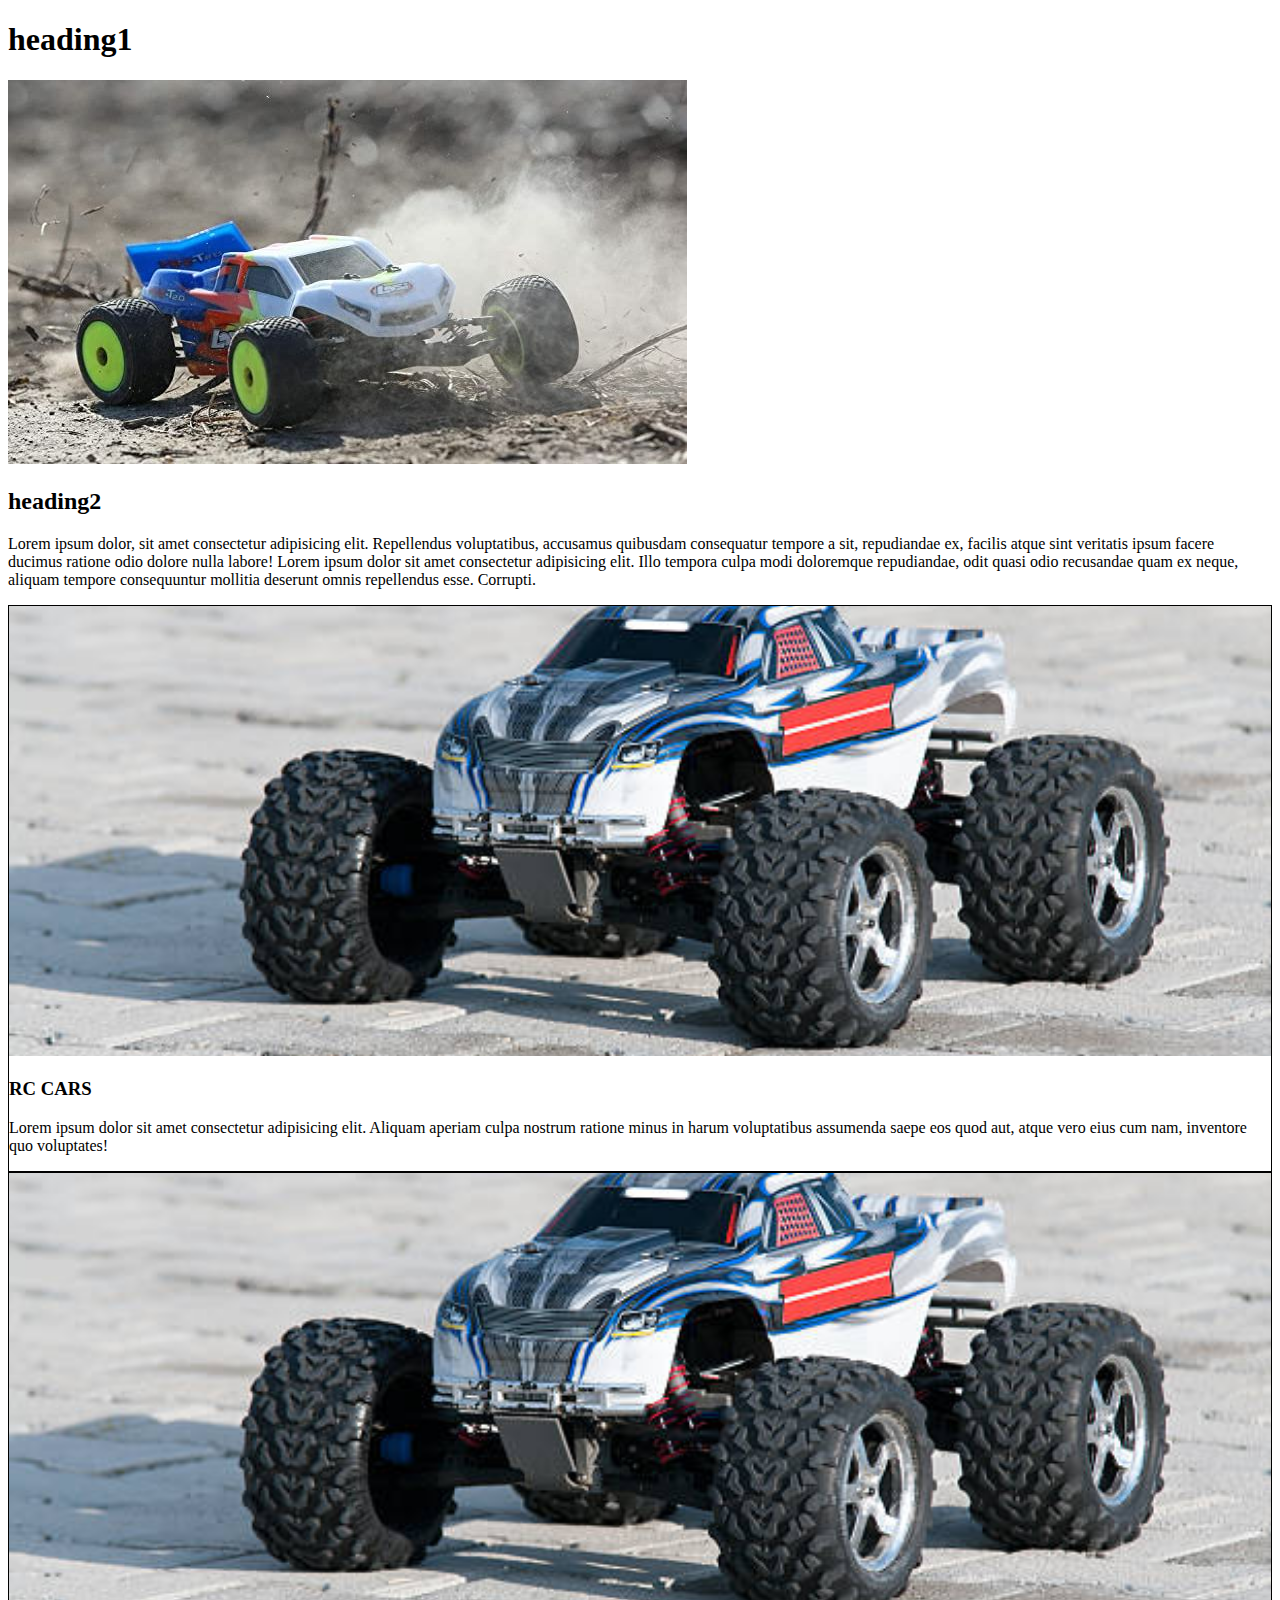
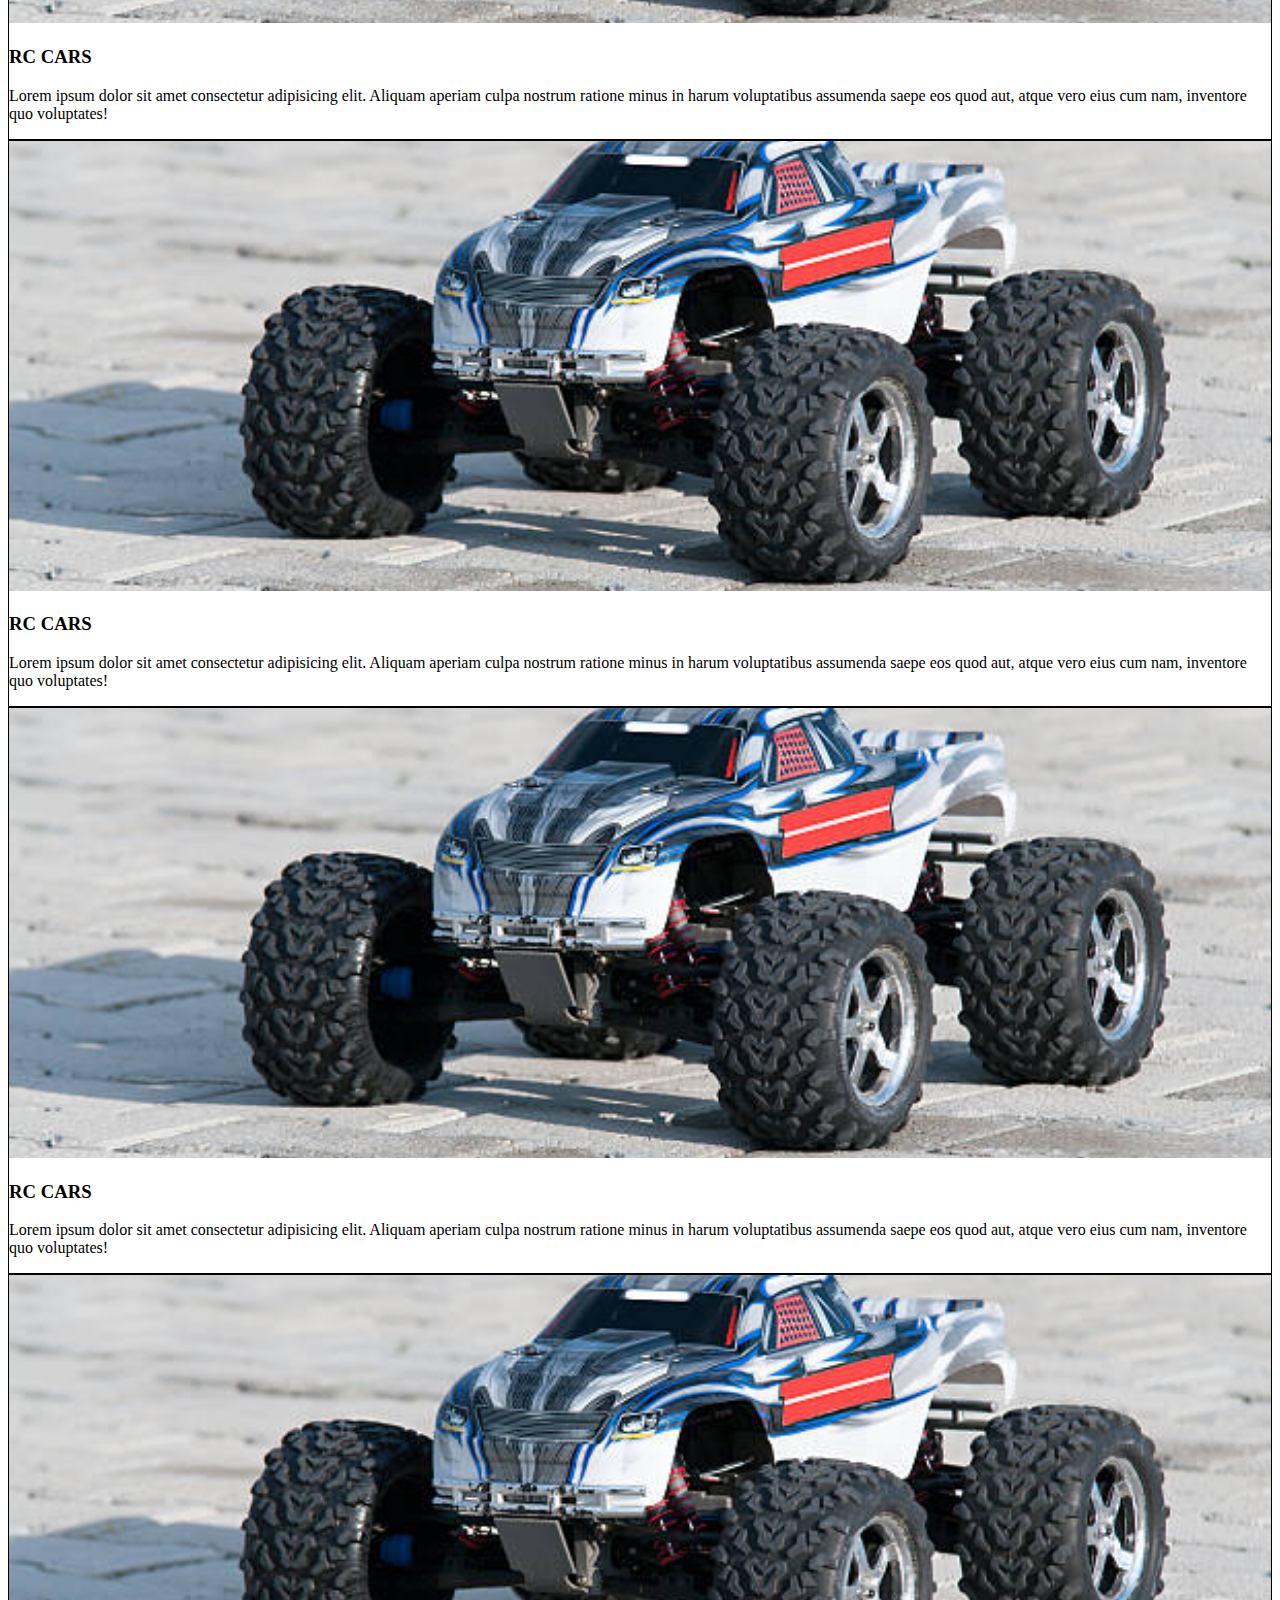
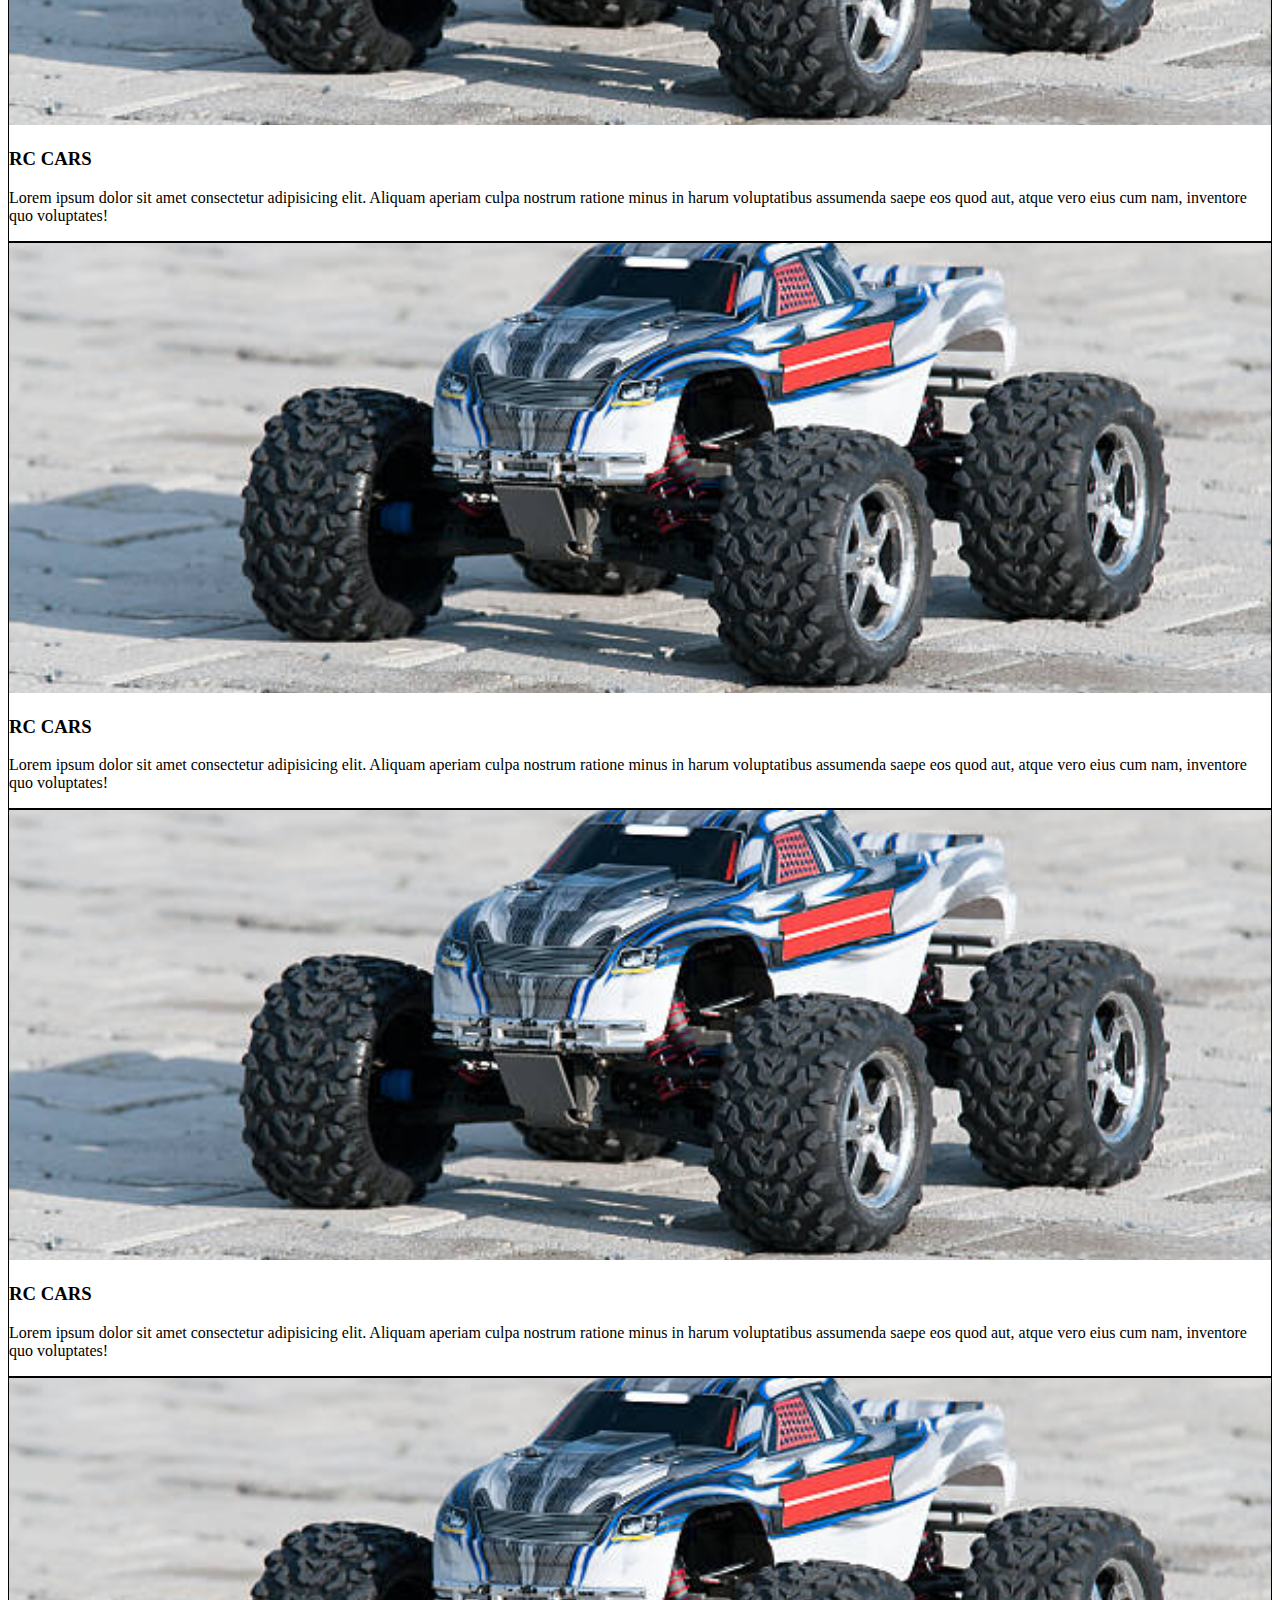
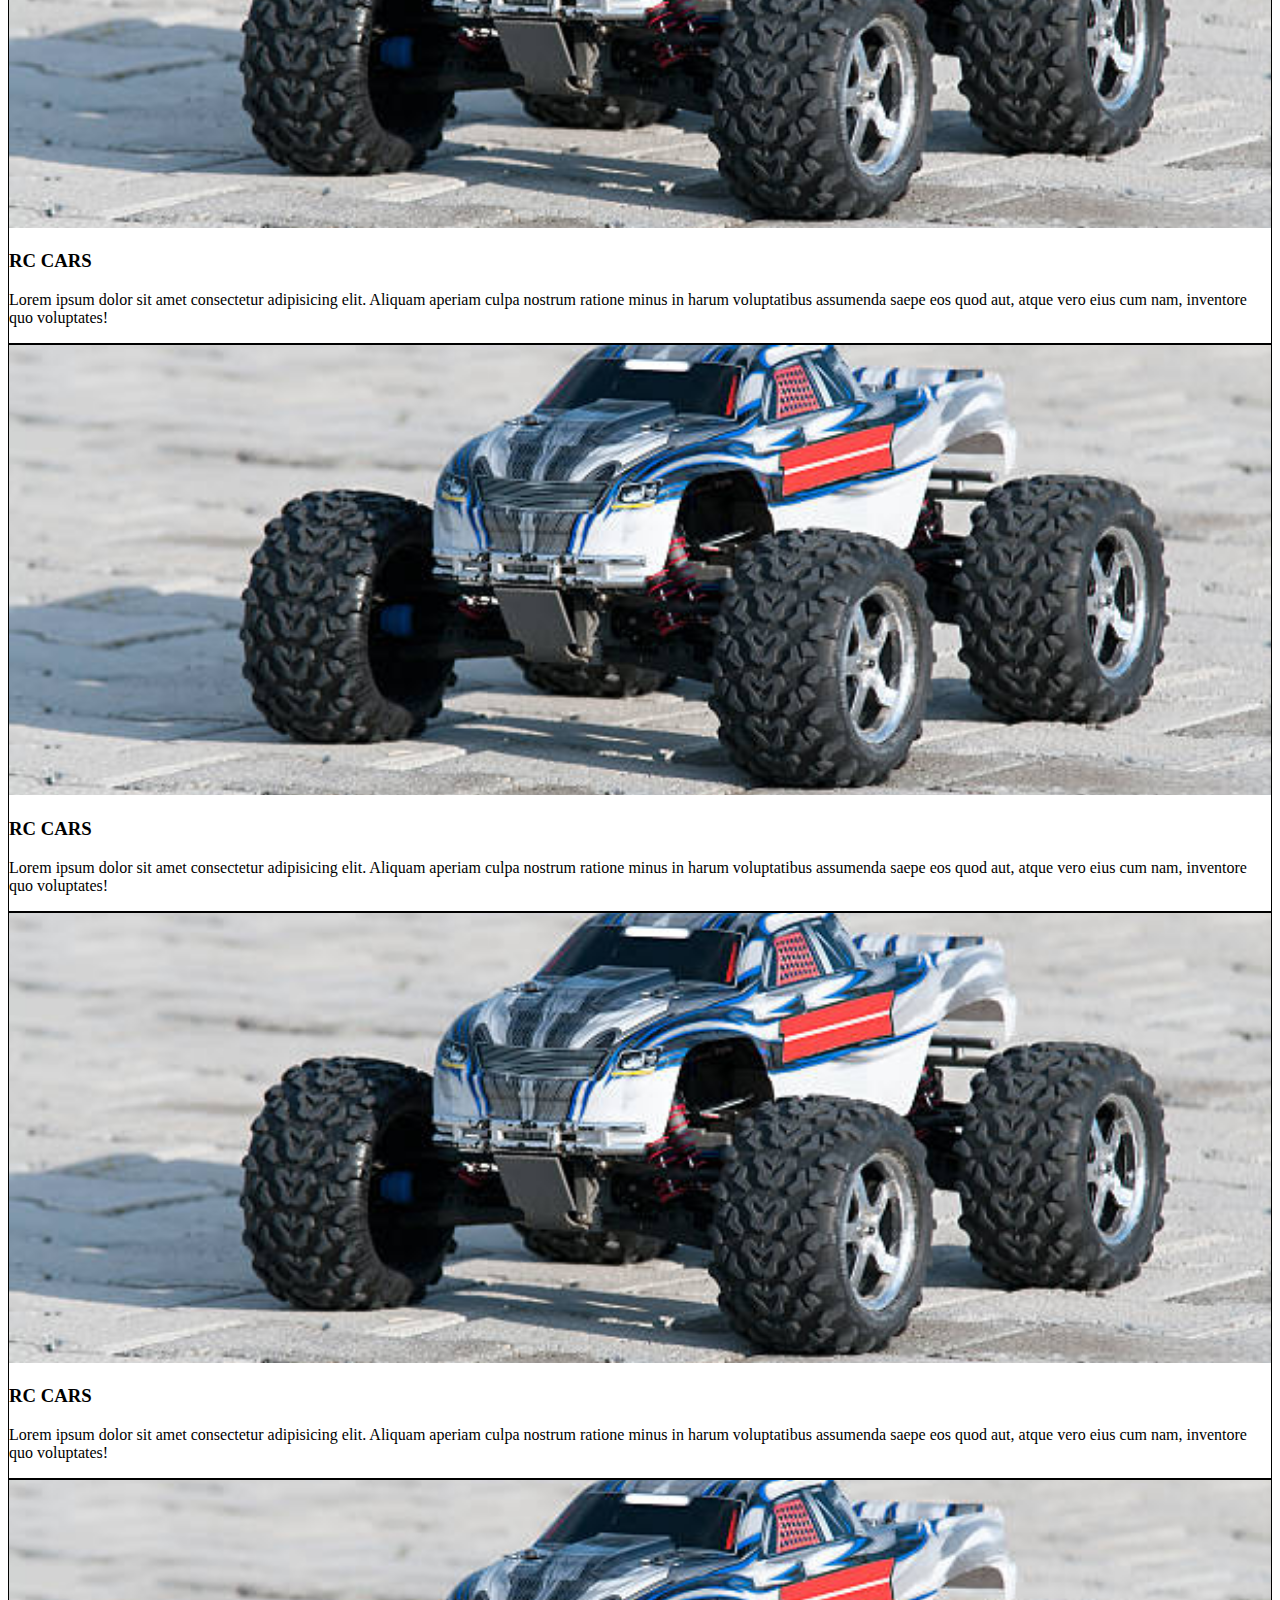
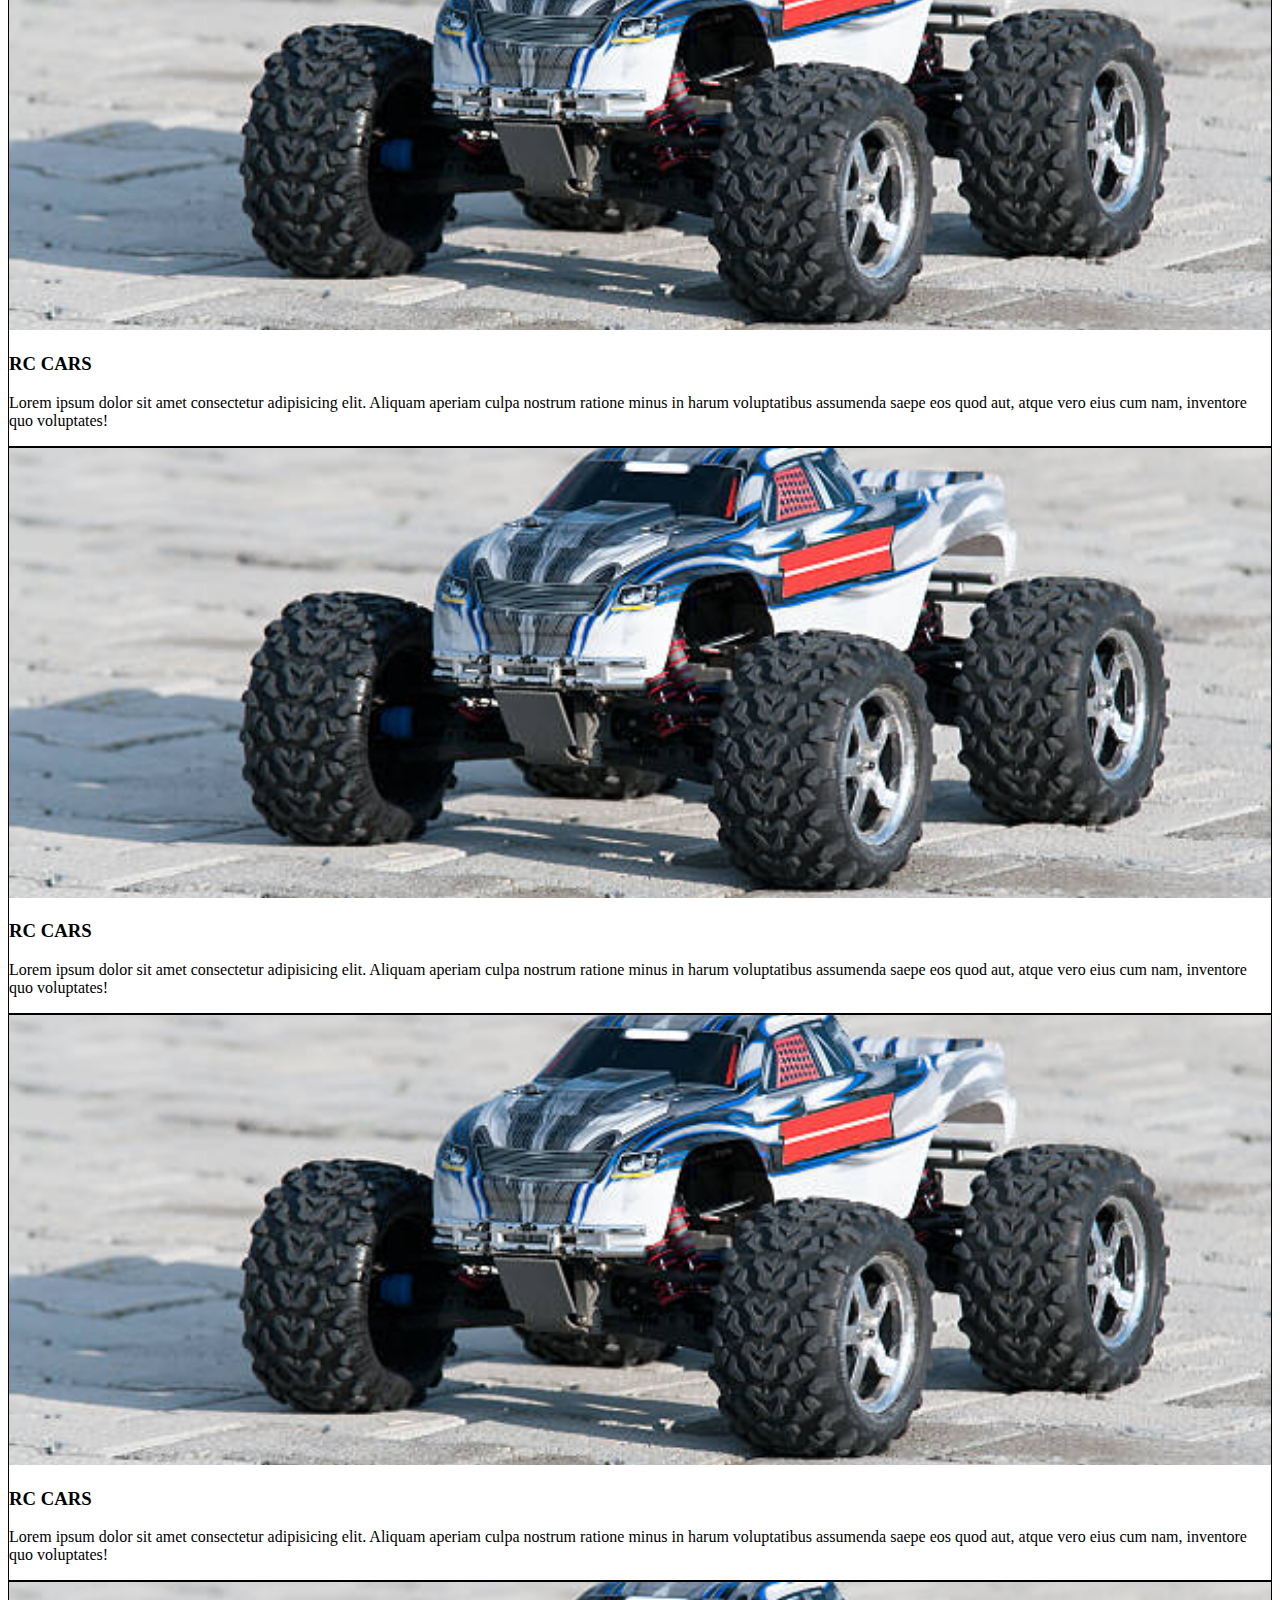
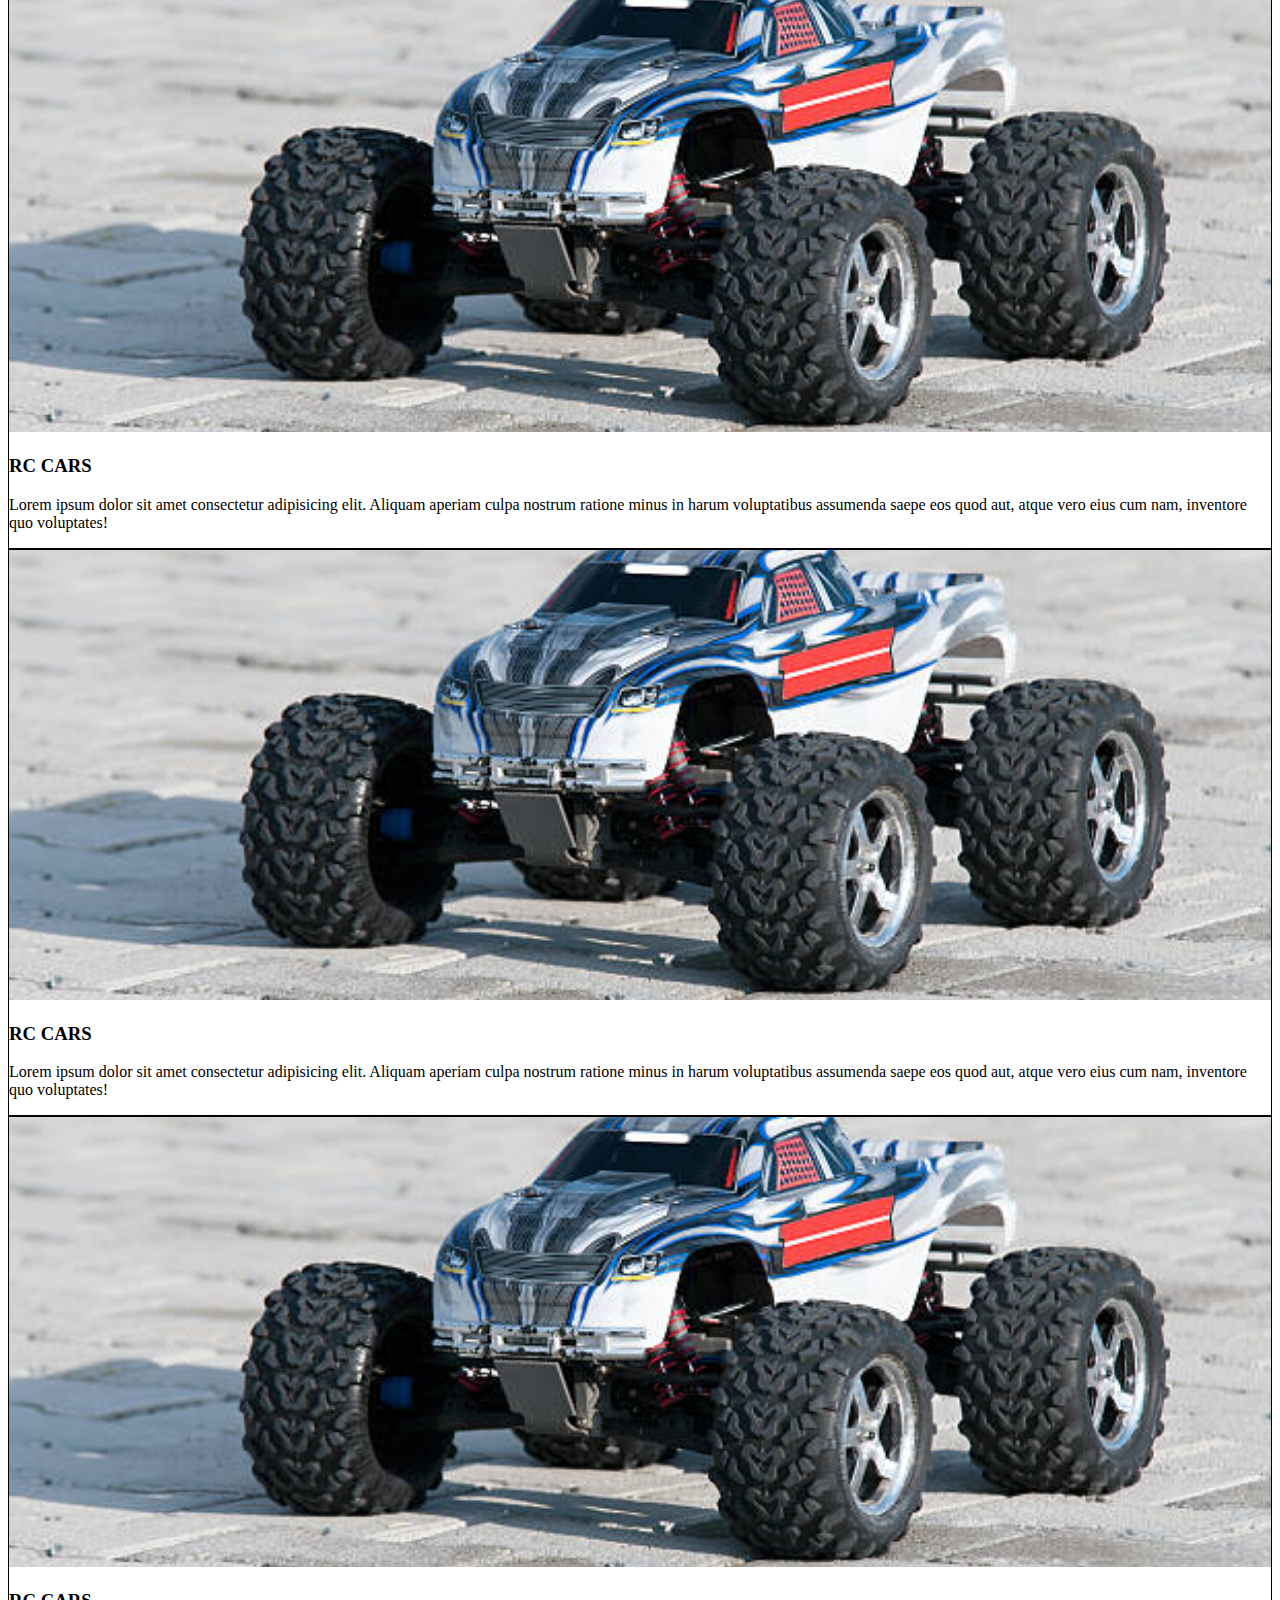
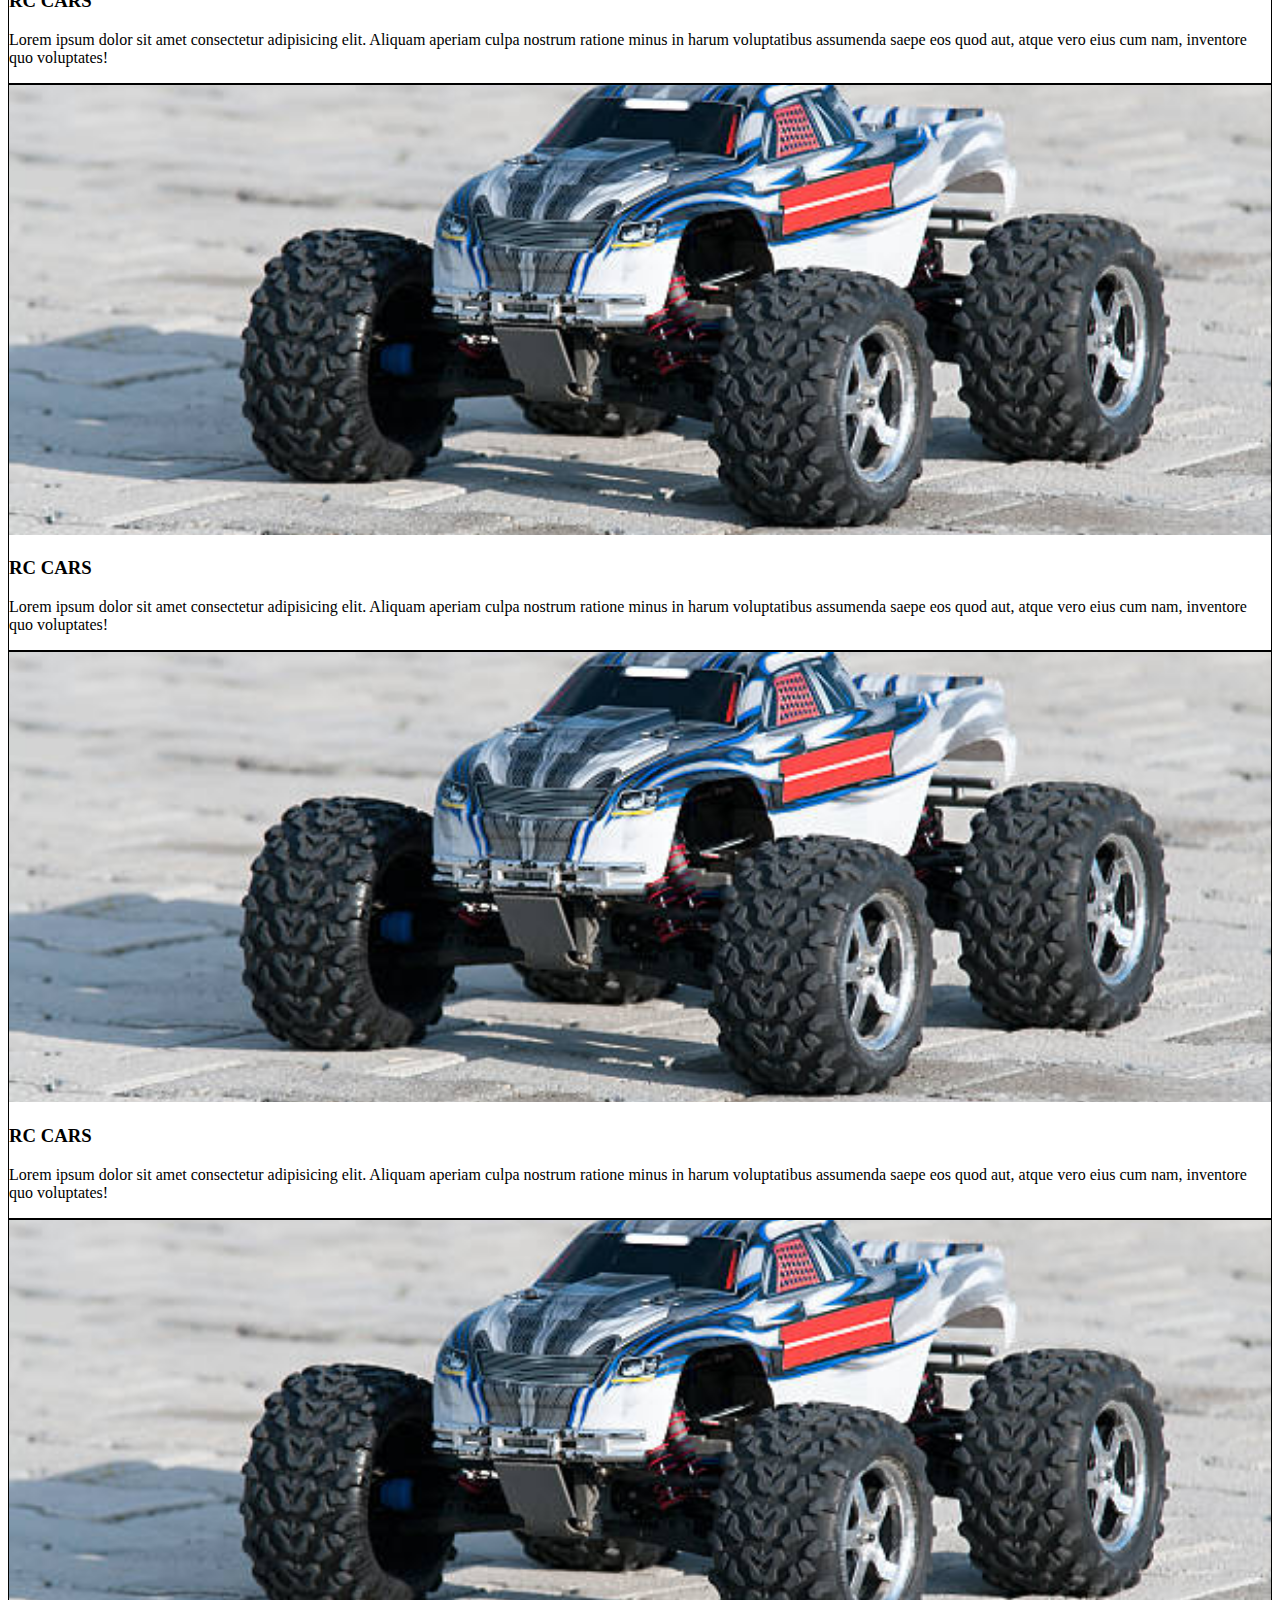
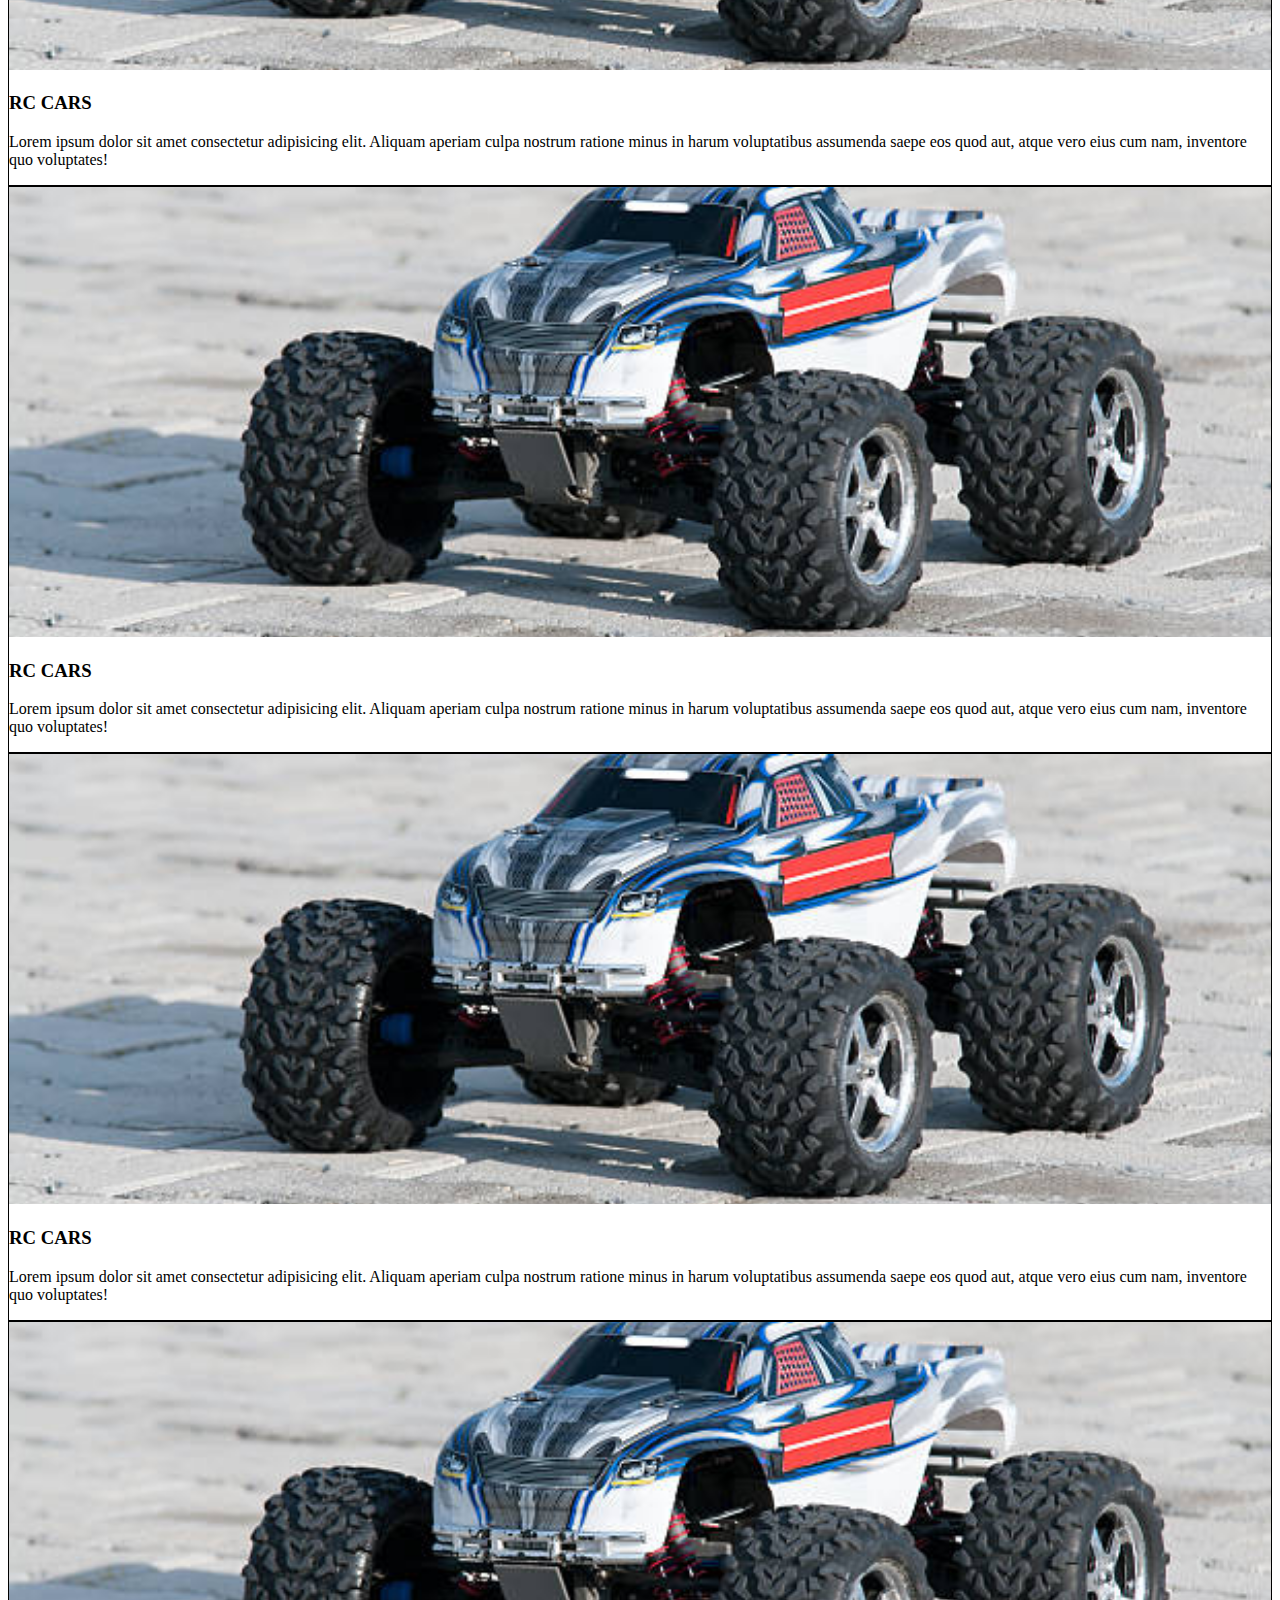
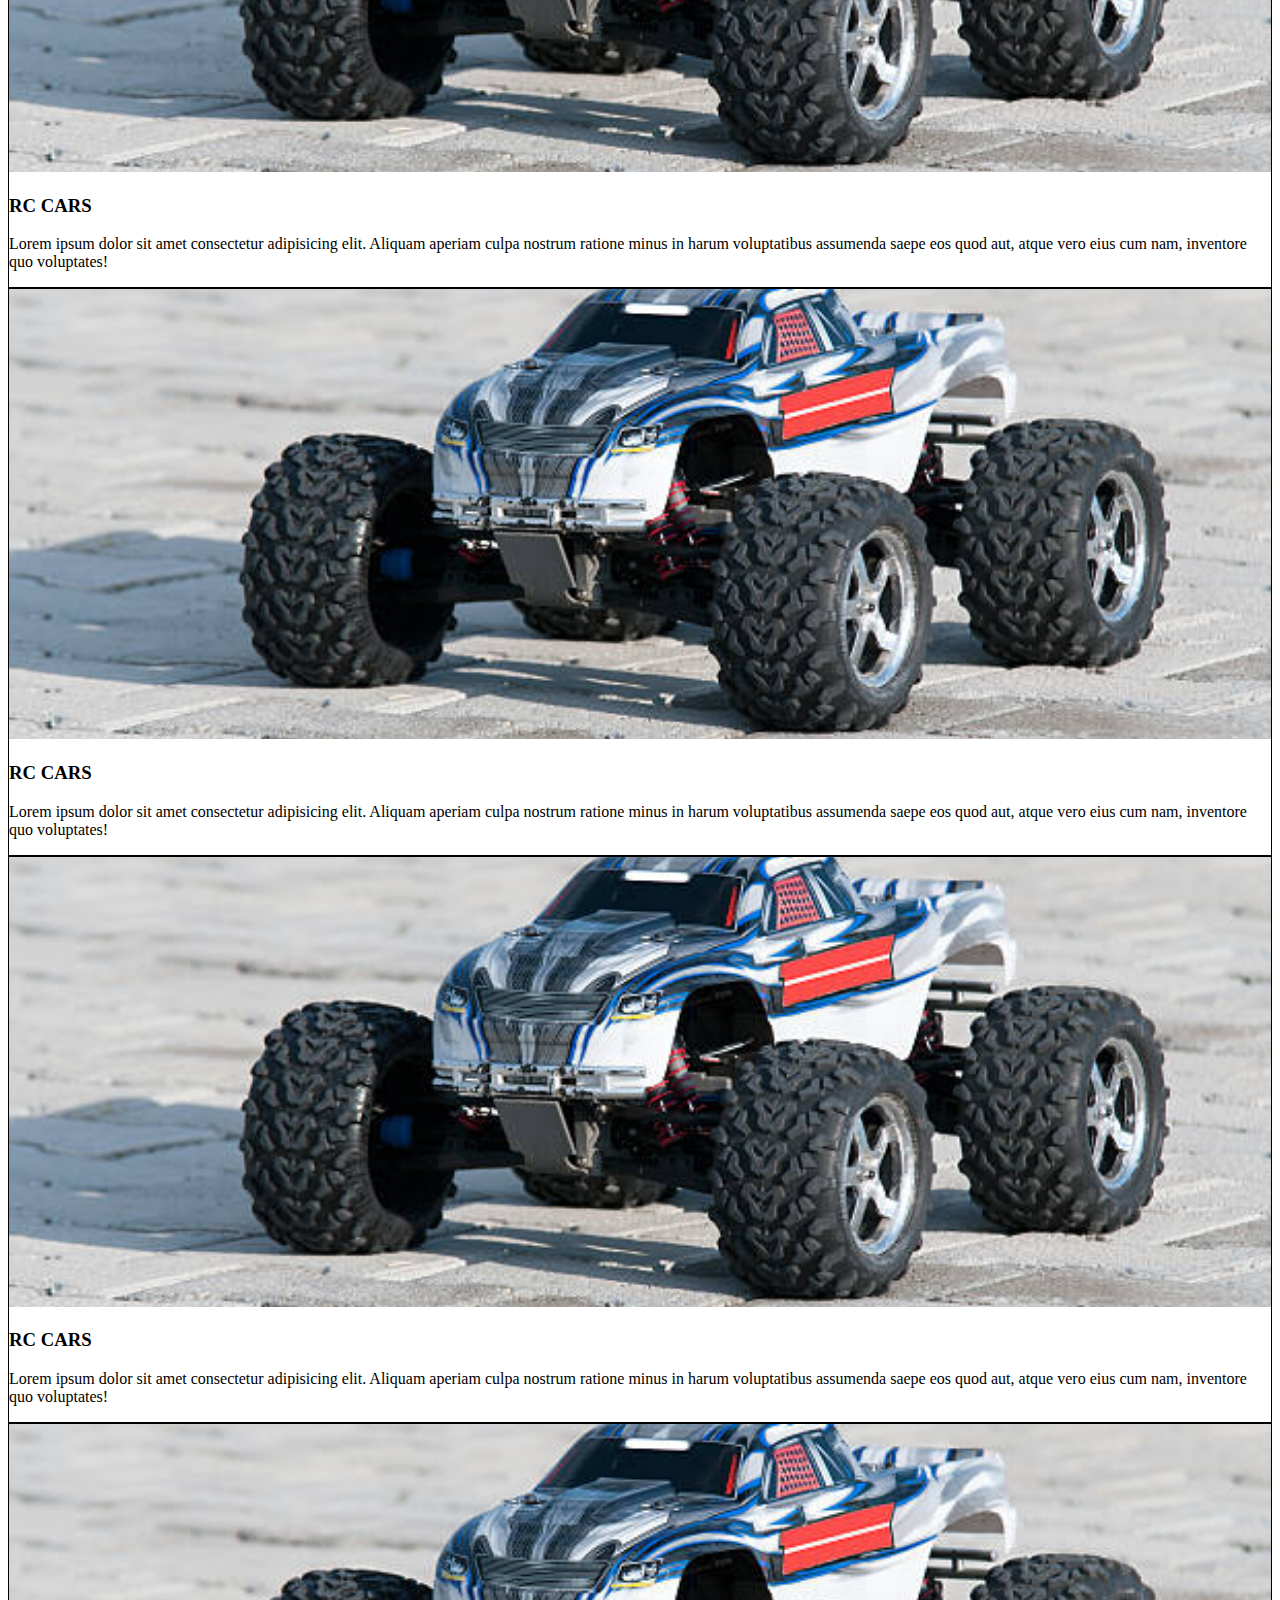
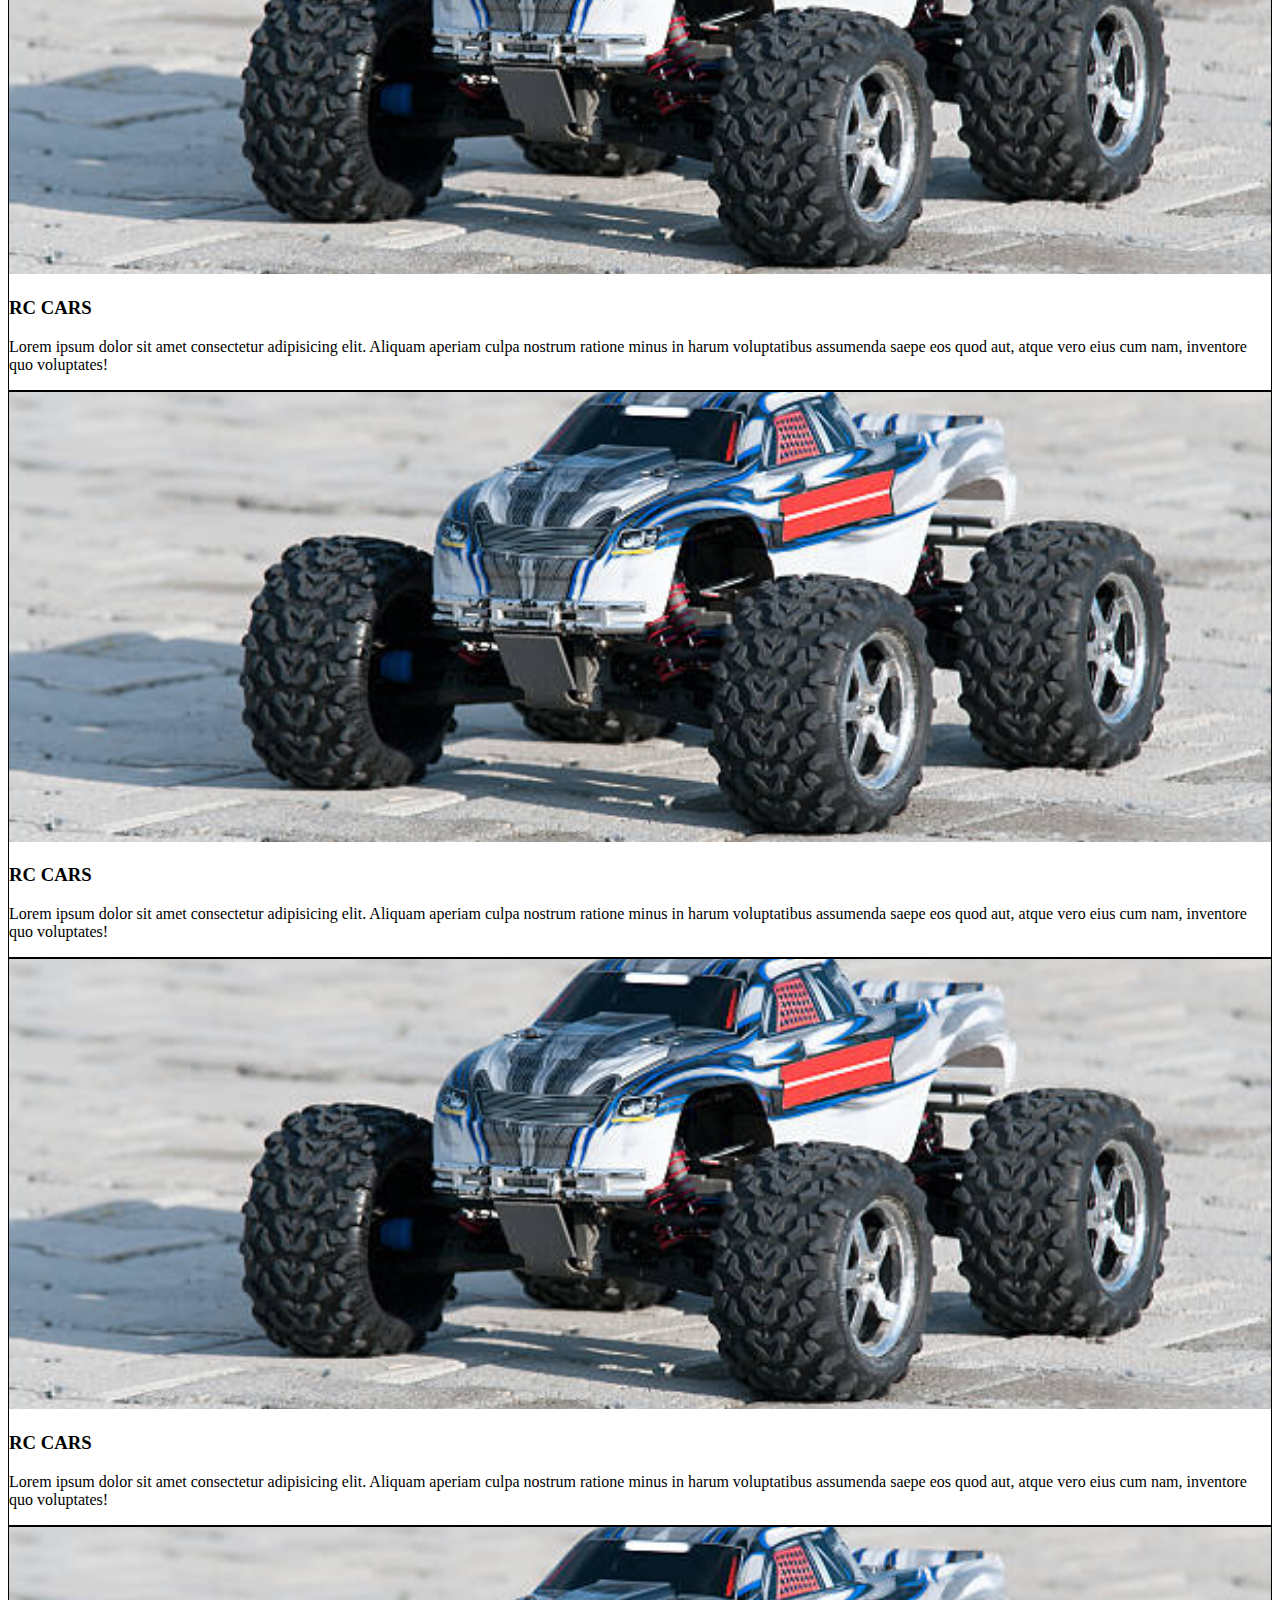
==== index.html @ bf318ff1 "file uploaded" ====
<!doctype html>
<html lang="en">
  <head>
    <meta charset="utf-8">
    <meta name="viewport" content="width=device-width, initial-scale=1">
    <title>Bootstrap demo</title>
    <link rel="stylesheet" href="/css/style.css">
    <link href="https://cdn.jsdelivr.net/npm/bootstrap@5.2.3/dist/css/bootstrap.min.css" rel="stylesheet" integrity="sha384-rbsA2VBKQhggwzxH7pPCaAqO46MgnOM80zW1RWuH61DGLwZJEdK2Kadq2F9CUG65" crossorigin="anonymous">
  </head>
  <body>
    <div class="container-fluid">
      <h1 class="text-center">heading1</h1>
      <img class="w-100" src="/pics/81javwpcwfl-ac-sx679-1677524103.jpg" alt="">
    </div>
    <div class="container">
      <h2 class="text-center">heading2</h2>
      <p>Lorem ipsum dolor, sit amet consectetur adipisicing elit. Repellendus voluptatibus, accusamus quibusdam consequatur tempore a sit, repudiandae ex, facilis atque sint veritatis ipsum facere ducimus ratione odio dolore nulla labore! Lorem ipsum dolor sit amet consectetur adipisicing elit. Illo tempora culpa modi doloremque repudiandae, odit quasi odio recusandae quam ex neque, aliquam tempore consequuntur mollitia deserunt omnis repellendus esse. Corrupti.

      </p>
      <div class="row">
        <div class="col-3">
          <img src="/pics/istockphoto-163668655-612x612.jpg" alt="">
          <h3>RC CARS</h3>
          <p>Lorem ipsum dolor sit amet consectetur adipisicing elit. Aliquam aperiam culpa nostrum ratione minus in harum voluptatibus assumenda saepe eos quod aut, atque vero eius cum nam, inventore quo voluptates!</p>
        </div>
        <div class="col-3">
          <img src="/pics/istockphoto-163668655-612x612.jpg" alt="">
          <h3>RC CARS</h3>
          <p>Lorem ipsum dolor sit amet consectetur adipisicing elit. Aliquam aperiam culpa nostrum ratione minus in harum voluptatibus assumenda saepe eos quod aut, atque vero eius cum nam, inventore quo voluptates!</p>
        </div>
        <div class="col-3">
          <img src="/pics/istockphoto-163668655-612x612.jpg" alt="">
          <h3>RC CARS</h3>
          <p>Lorem ipsum dolor sit amet consectetur adipisicing elit. Aliquam aperiam culpa nostrum ratione minus in harum voluptatibus assumenda saepe eos quod aut, atque vero eius cum nam, inventore quo voluptates!</p>
        </div>
        <div class="col-3">
          <img src="/pics/istockphoto-163668655-612x612.jpg" alt="">
          <h3>RC CARS</h3>
          <p>Lorem ipsum dolor sit amet consectetur adipisicing elit. Aliquam aperiam culpa nostrum ratione minus in harum voluptatibus assumenda saepe eos quod aut, atque vero eius cum nam, inventore quo voluptates!</p>
        </div>
        <div class="col-3">
          <img src="/pics/istockphoto-163668655-612x612.jpg" alt="">
          <h3>RC CARS</h3>
          <p>Lorem ipsum dolor sit amet consectetur adipisicing elit. Aliquam aperiam culpa nostrum ratione minus in harum voluptatibus assumenda saepe eos quod aut, atque vero eius cum nam, inventore quo voluptates!</p>
        </div>
        <div class="col-3">
          <img src="/pics/istockphoto-163668655-612x612.jpg" alt="">
          <h3>RC CARS</h3>
          <p>Lorem ipsum dolor sit amet consectetur adipisicing elit. Aliquam aperiam culpa nostrum ratione minus in harum voluptatibus assumenda saepe eos quod aut, atque vero eius cum nam, inventore quo voluptates!</p>
        </div>
        <div class="col-3">
          <img src="/pics/istockphoto-163668655-612x612.jpg" alt="">
          <h3>RC CARS</h3>
          <p>Lorem ipsum dolor sit amet consectetur adipisicing elit. Aliquam aperiam culpa nostrum ratione minus in harum voluptatibus assumenda saepe eos quod aut, atque vero eius cum nam, inventore quo voluptates!</p>
        </div>
        <div class="col-3">
          <img src="/pics/istockphoto-163668655-612x612.jpg" alt="">
          <h3>RC CARS</h3>
          <p>Lorem ipsum dolor sit amet consectetur adipisicing elit. Aliquam aperiam culpa nostrum ratione minus in harum voluptatibus assumenda saepe eos quod aut, atque vero eius cum nam, inventore quo voluptates!</p>
        </div>
        <div class="col-3">
          <img src="/pics/istockphoto-163668655-612x612.jpg" alt="">
          <h3>RC CARS</h3>
          <p>Lorem ipsum dolor sit amet consectetur adipisicing elit. Aliquam aperiam culpa nostrum ratione minus in harum voluptatibus assumenda saepe eos quod aut, atque vero eius cum nam, inventore quo voluptates!</p>
        </div>
        <div class="col-3">
          <img src="/pics/istockphoto-163668655-612x612.jpg" alt="">
          <h3>RC CARS</h3>
          <p>Lorem ipsum dolor sit amet consectetur adipisicing elit. Aliquam aperiam culpa nostrum ratione minus in harum voluptatibus assumenda saepe eos quod aut, atque vero eius cum nam, inventore quo voluptates!</p>
        </div>
        <div class="col-3">
          <img src="/pics/istockphoto-163668655-612x612.jpg" alt="">
          <h3>RC CARS</h3>
          <p>Lorem ipsum dolor sit amet consectetur adipisicing elit. Aliquam aperiam culpa nostrum ratione minus in harum voluptatibus assumenda saepe eos quod aut, atque vero eius cum nam, inventore quo voluptates!</p>
        </div>
        <div class="col-3">
          <img src="/pics/istockphoto-163668655-612x612.jpg" alt="">
          <h3>RC CARS</h3>
          <p>Lorem ipsum dolor sit amet consectetur adipisicing elit. Aliquam aperiam culpa nostrum ratione minus in harum voluptatibus assumenda saepe eos quod aut, atque vero eius cum nam, inventore quo voluptates!</p>
        </div>
        <div class="col-3">
          <img src="/pics/istockphoto-163668655-612x612.jpg" alt="">
          <h3>RC CARS</h3>
          <p>Lorem ipsum dolor sit amet consectetur adipisicing elit. Aliquam aperiam culpa nostrum ratione minus in harum voluptatibus assumenda saepe eos quod aut, atque vero eius cum nam, inventore quo voluptates!</p>
        </div>
        <div class="col-3">
          <img src="/pics/istockphoto-163668655-612x612.jpg" alt="">
          <h3>RC CARS</h3>
          <p>Lorem ipsum dolor sit amet consectetur adipisicing elit. Aliquam aperiam culpa nostrum ratione minus in harum voluptatibus assumenda saepe eos quod aut, atque vero eius cum nam, inventore quo voluptates!</p>
        </div>
        <div class="col-3">
          <img src="/pics/istockphoto-163668655-612x612.jpg" alt="">
          <h3>RC CARS</h3>
          <p>Lorem ipsum dolor sit amet consectetur adipisicing elit. Aliquam aperiam culpa nostrum ratione minus in harum voluptatibus assumenda saepe eos quod aut, atque vero eius cum nam, inventore quo voluptates!</p>
        </div>
        <div class="col-3">
          <img src="/pics/istockphoto-163668655-612x612.jpg" alt="">
          <h3>RC CARS</h3>
          <p>Lorem ipsum dolor sit amet consectetur adipisicing elit. Aliquam aperiam culpa nostrum ratione minus in harum voluptatibus assumenda saepe eos quod aut, atque vero eius cum nam, inventore quo voluptates!</p>
        </div>
        <div class="col-3">
          <img src="/pics/istockphoto-163668655-612x612.jpg" alt="">
          <h3>RC CARS</h3>
          <p>Lorem ipsum dolor sit amet consectetur adipisicing elit. Aliquam aperiam culpa nostrum ratione minus in harum voluptatibus assumenda saepe eos quod aut, atque vero eius cum nam, inventore quo voluptates!</p>
        </div>
        <div class="col-3">
          <img src="/pics/istockphoto-163668655-612x612.jpg" alt="">
          <h3>RC CARS</h3>
          <p>Lorem ipsum dolor sit amet consectetur adipisicing elit. Aliquam aperiam culpa nostrum ratione minus in harum voluptatibus assumenda saepe eos quod aut, atque vero eius cum nam, inventore quo voluptates!</p>
        </div>
        <div class="col-3">
          <img src="/pics/istockphoto-163668655-612x612.jpg" alt="">
          <h3>RC CARS</h3>
          <p>Lorem ipsum dolor sit amet consectetur adipisicing elit. Aliquam aperiam culpa nostrum ratione minus in harum voluptatibus assumenda saepe eos quod aut, atque vero eius cum nam, inventore quo voluptates!</p>
        </div>
        <div class="col-3">
          <img src="/pics/istockphoto-163668655-612x612.jpg" alt="">
          <h3>RC CARS</h3>
          <p>Lorem ipsum dolor sit amet consectetur adipisicing elit. Aliquam aperiam culpa nostrum ratione minus in harum voluptatibus assumenda saepe eos quod aut, atque vero eius cum nam, inventore quo voluptates!</p>
        </div>
        <div class="col-3">
          <img src="/pics/istockphoto-163668655-612x612.jpg" alt="">
          <h3>RC CARS</h3>
          <p>Lorem ipsum dolor sit amet consectetur adipisicing elit. Aliquam aperiam culpa nostrum ratione minus in harum voluptatibus assumenda saepe eos quod aut, atque vero eius cum nam, inventore quo voluptates!</p>
        </div>
        <div class="col-3">
          <img src="/pics/istockphoto-163668655-612x612.jpg" alt="">
          <h3>RC CARS</h3>
          <p>Lorem ipsum dolor sit amet consectetur adipisicing elit. Aliquam aperiam culpa nostrum ratione minus in harum voluptatibus assumenda saepe eos quod aut, atque vero eius cum nam, inventore quo voluptates!</p>
        </div>
        <div class="col-3">
          <img src="/pics/istockphoto-163668655-612x612.jpg" alt="">
          <h3>RC CARS</h3>
          <p>Lorem ipsum dolor sit amet consectetur adipisicing elit. Aliquam aperiam culpa nostrum ratione minus in harum voluptatibus assumenda saepe eos quod aut, atque vero eius cum nam, inventore quo voluptates!</p>
        </div>
        <div class="col-3">
          <img src="/pics/istockphoto-163668655-612x612.jpg" alt="">
          <h3>RC CARS</h3>
          <p>Lorem ipsum dolor sit amet consectetur adipisicing elit. Aliquam aperiam culpa nostrum ratione minus in harum voluptatibus assumenda saepe eos quod aut, atque vero eius cum nam, inventore quo voluptates!</p>
        </div>
        <div class="col-3">
          <img src="/pics/istockphoto-163668655-612x612.jpg" alt="">
          <h3>RC CARS</h3>
          <p>Lorem ipsum dolor sit amet consectetur adipisicing elit. Aliquam aperiam culpa nostrum ratione minus in harum voluptatibus assumenda saepe eos quod aut, atque vero eius cum nam, inventore quo voluptates!</p>
        </div>
        <div class="col-3">
          <img src="/pics/istockphoto-163668655-612x612.jpg" alt="">
          <h3>RC CARS</h3>
          <p>Lorem ipsum dolor sit amet consectetur adipisicing elit. Aliquam aperiam culpa nostrum ratione minus in harum voluptatibus assumenda saepe eos quod aut, atque vero eius cum nam, inventore quo voluptates!</p>
        </div>
        <div class="col-3">
          <img src="/pics/istockphoto-163668655-612x612.jpg" alt="">
          <h3>RC CARS</h3>
          <p>Lorem ipsum dolor sit amet consectetur adipisicing elit. Aliquam aperiam culpa nostrum ratione minus in harum voluptatibus assumenda saepe eos quod aut, atque vero eius cum nam, inventore quo voluptates!</p>
        </div>
        <div class="col-3">
          <img src="/pics/istockphoto-163668655-612x612.jpg" alt="">
          <h3>RC CARS</h3>
          <p>Lorem ipsum dolor sit amet consectetur adipisicing elit. Aliquam aperiam culpa nostrum ratione minus in harum voluptatibus assumenda saepe eos quod aut, atque vero eius cum nam, inventore quo voluptates!</p>
        </div>
        <div class="col-3">
          <img src="/pics/istockphoto-163668655-612x612.jpg" alt="">
          <h3>RC CARS</h3>
          <p>Lorem ipsum dolor sit amet consectetur adipisicing elit. Aliquam aperiam culpa nostrum ratione minus in harum voluptatibus assumenda saepe eos quod aut, atque vero eius cum nam, inventore quo voluptates!</p>
        </div>
        <div class="col-3">
          <img src="/pics/istockphoto-163668655-612x612.jpg" alt="">
          <h3>RC CARS</h3>
          <p>Lorem ipsum dolor sit amet consectetur adipisicing elit. Aliquam aperiam culpa nostrum ratione minus in harum voluptatibus assumenda saepe eos quod aut, atque vero eius cum nam, inventore quo voluptates!</p>
        </div>
        <div class="col-3">
          <img src="/pics/istockphoto-163668655-612x612.jpg" alt="">
          <h3>RC CARS</h3>
          <p>Lorem ipsum dolor sit amet consectetur adipisicing elit. Aliquam aperiam culpa nostrum ratione minus in harum voluptatibus assumenda saepe eos quod aut, atque vero eius cum nam, inventore quo voluptates!</p>
        </div>
        <div class="col-3">
          <img src="/pics/istockphoto-163668655-612x612.jpg" alt="">
          <h3>RC CARS</h3>
          <p>Lorem ipsum dolor sit amet consectetur adipisicing elit. Aliquam aperiam culpa nostrum ratione minus in harum voluptatibus assumenda saepe eos quod aut, atque vero eius cum nam, inventore quo voluptates!</p>
        </div>
        <div class="col-3">
          <img src="/pics/istockphoto-163668655-612x612.jpg" alt="">
          <h3>RC CARS</h3>
          <p>Lorem ipsum dolor sit amet consectetur adipisicing elit. Aliquam aperiam culpa nostrum ratione minus in harum voluptatibus assumenda saepe eos quod aut, atque vero eius cum nam, inventore quo voluptates!</p>
        </div>
        <div class="col-3">
          <img src="/pics/istockphoto-163668655-612x612.jpg" alt="">
          <h3>RC CARS</h3>
          <p>Lorem ipsum dolor sit amet consectetur adipisicing elit. Aliquam aperiam culpa nostrum ratione minus in harum voluptatibus assumenda saepe eos quod aut, atque vero eius cum nam, inventore quo voluptates!</p>
        </div>
        <div class="col-3">
          <img src="/pics/istockphoto-163668655-612x612.jpg" alt="">
          <h3>RC CARS</h3>
          <p>Lorem ipsum dolor sit amet consectetur adipisicing elit. Aliquam aperiam culpa nostrum ratione minus in harum voluptatibus assumenda saepe eos quod aut, atque vero eius cum nam, inventore quo voluptates!</p>
        </div>
        <div class="col-3">
          <img src="/pics/istockphoto-163668655-612x612.jpg" alt="">
          <h3>RC CARS</h3>
          <p>Lorem ipsum dolor sit amet consectetur adipisicing elit. Aliquam aperiam culpa nostrum ratione minus in harum voluptatibus assumenda saepe eos quod aut, atque vero eius cum nam, inventore quo voluptates!</p>
        </div>
        <div class="col-3">
          <img src="/pics/istockphoto-163668655-612x612.jpg" alt="">
          <h3>RC CARS</h3>
          <p>Lorem ipsum dolor sit amet consectetur adipisicing elit. Aliquam aperiam culpa nostrum ratione minus in harum voluptatibus assumenda saepe eos quod aut, atque vero eius cum nam, inventore quo voluptates!</p>
        </div>
        <div class="col-3">
          <img src="/pics/istockphoto-163668655-612x612.jpg" alt="">
          <h3>RC CARS</h3>
          <p>Lorem ipsum dolor sit amet consectetur adipisicing elit. Aliquam aperiam culpa nostrum ratione minus in harum voluptatibus assumenda saepe eos quod aut, atque vero eius cum nam, inventore quo voluptates!</p>
        </div>
        <div class="col-3">
          <img src="/pics/istockphoto-163668655-612x612.jpg" alt="">
          <h3>RC CARS</h3>
          <p>Lorem ipsum dolor sit amet consectetur adipisicing elit. Aliquam aperiam culpa nostrum ratione minus in harum voluptatibus assumenda saepe eos quod aut, atque vero eius cum nam, inventore quo voluptates!</p>
        </div>
        <div class="col-3">
          <img src="/pics/istockphoto-163668655-612x612.jpg" alt="">
          <h3>RC CARS</h3>
          <p>Lorem ipsum dolor sit amet consectetur adipisicing elit. Aliquam aperiam culpa nostrum ratione minus in harum voluptatibus assumenda saepe eos quod aut, atque vero eius cum nam, inventore quo voluptates!</p>
        </div>
        <div class="col-3">
          <img src="/pics/istockphoto-163668655-612x612.jpg" alt="">
          <h3>RC CARS</h3>
          <p>Lorem ipsum dolor sit amet consectetur adipisicing elit. Aliquam aperiam culpa nostrum ratione minus in harum voluptatibus assumenda saepe eos quod aut, atque vero eius cum nam, inventore quo voluptates!</p>
        </div>
        <div class="col-3">
          <img src="/pics/istockphoto-163668655-612x612.jpg" alt="">
          <h3>RC CARS</h3>
          <p>Lorem ipsum dolor sit amet consectetur adipisicing elit. Aliquam aperiam culpa nostrum ratione minus in harum voluptatibus assumenda saepe eos quod aut, atque vero eius cum nam, inventore quo voluptates!</p>
        </div>
        <div class="col-3">
          <img src="/pics/istockphoto-163668655-612x612.jpg" alt="">
          <h3>RC CARS</h3>
          <p>Lorem ipsum dolor sit amet consectetur adipisicing elit. Aliquam aperiam culpa nostrum ratione minus in harum voluptatibus assumenda saepe eos quod aut, atque vero eius cum nam, inventore quo voluptates!</p>
        </div>
        <div class="col-3">
          <img src="/pics/istockphoto-163668655-612x612.jpg" alt="">
          <h3>RC CARS</h3>
          <p>Lorem ipsum dolor sit amet consectetur adipisicing elit. Aliquam aperiam culpa nostrum ratione minus in harum voluptatibus assumenda saepe eos quod aut, atque vero eius cum nam, inventore quo voluptates!</p>
        </div>
        
      </div>
    </div>

    <script src="https://cdn.jsdelivr.net/npm/bootstrap@5.2.3/dist/js/bootstrap.bundle.min.js" integrity="sha384-kenU1KFdBIe4zVF0s0G1M5b4hcpxyD9F7jL+jjXkk+Q2h455rYXK/7HAuoJl+0I4" crossorigin="anonymous"></script>
  </body>
</html>
---- css/style.css ----
.col-3{
    border: 1px solid black;

}
.col-3 img{
    /* display: none; */
    width: 100%;
    height: 50vh;
    object-fit: cover;
}
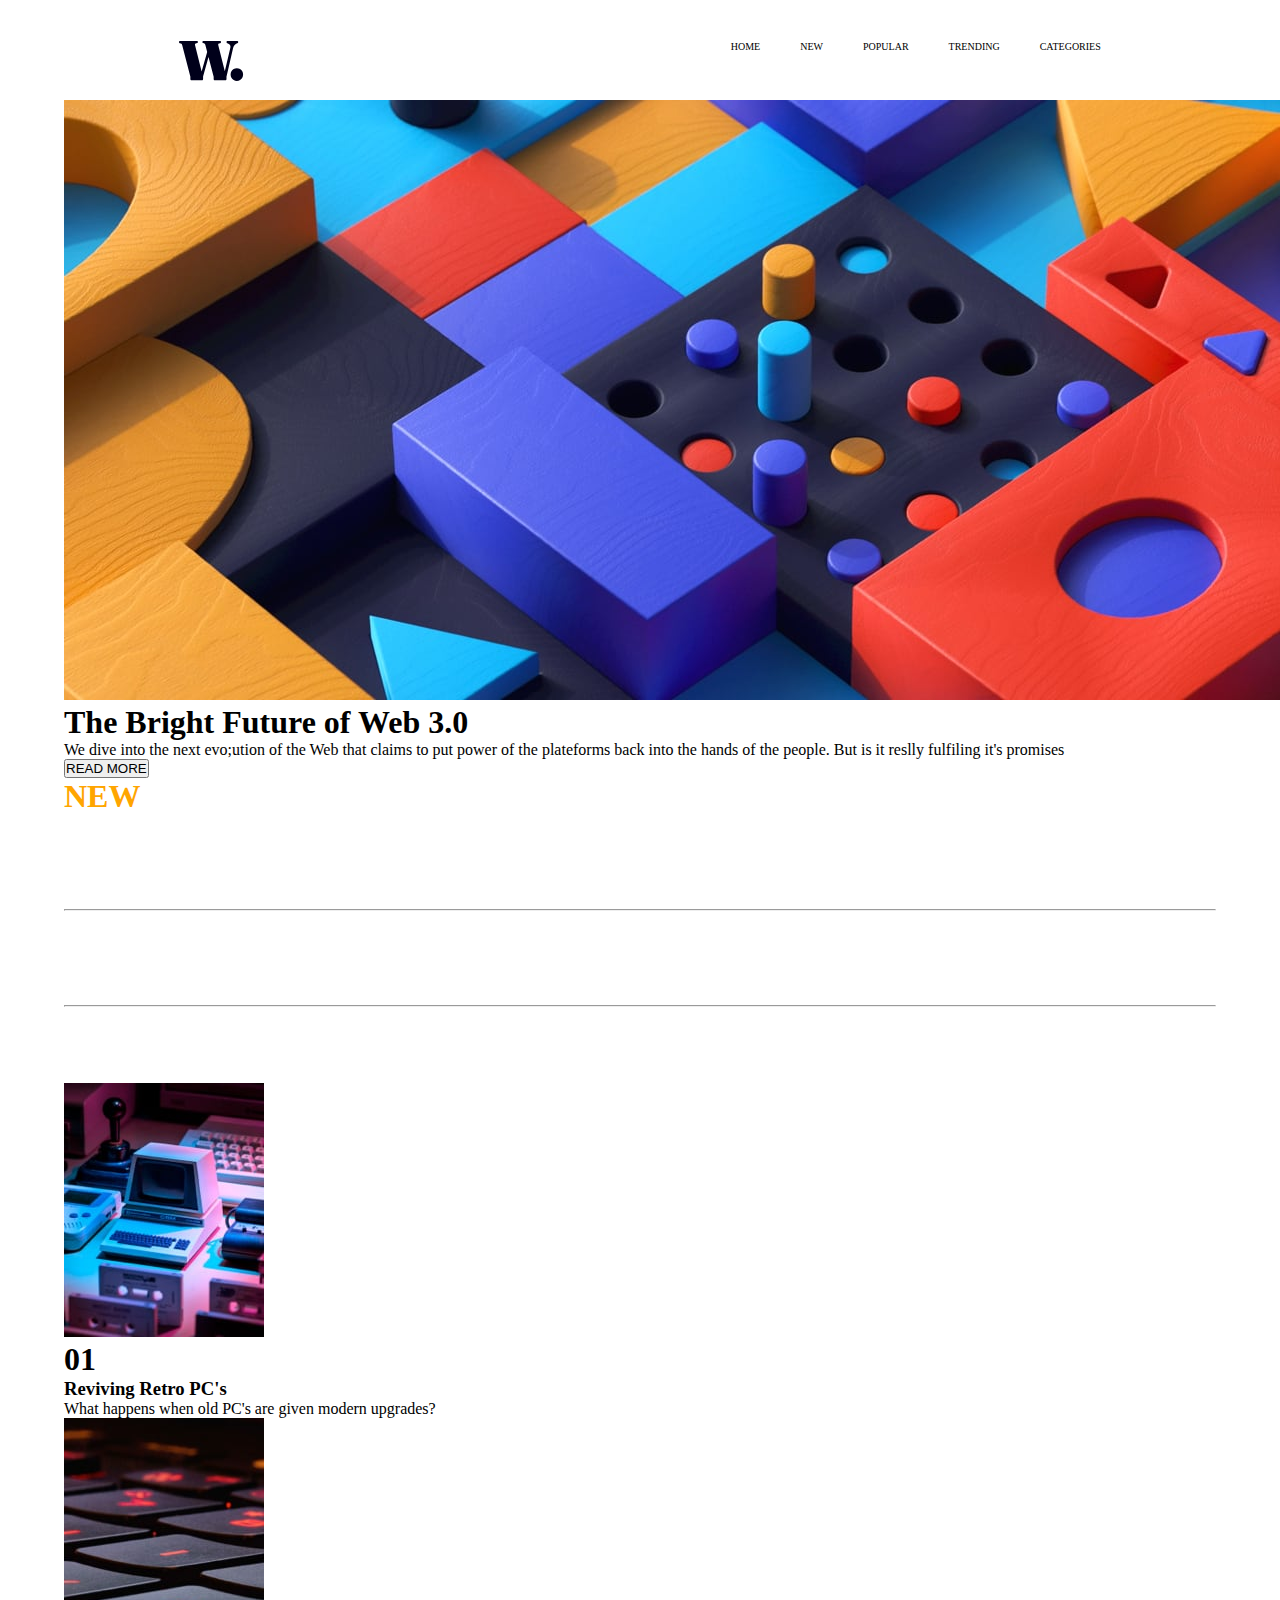
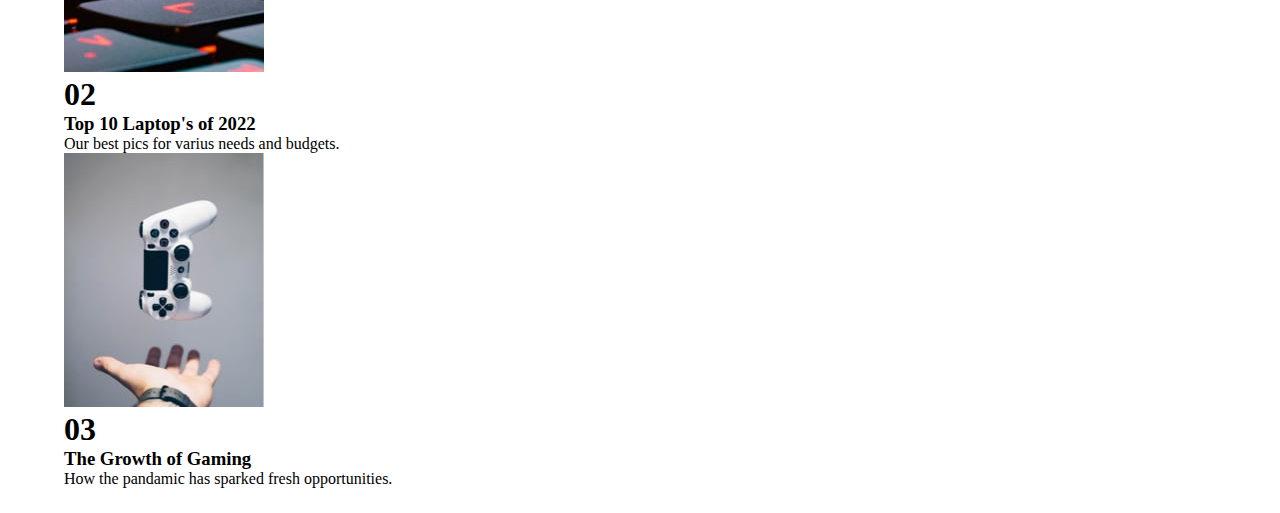
==== commit 026fe221: "css to bootstrap" ====
--- a/index.html
+++ b/index.html
@@ -7,241 +7,69 @@
     <link rel="stylesheet" href="/css/style.css">
     <link href="https://cdn.jsdelivr.net/npm/bootstrap@5.2.3/dist/css/bootstrap.min.css" rel="stylesheet" integrity="sha384-rbsA2VBKQhggwzxH7pPCaAqO46MgnOM80zW1RWuH61DGLwZJEdK2Kadq2F9CUG65" crossorigin="anonymous">
   </head>
-  <body>
-    <div class="container-fluid">
-      <h1 class="text-center">heading1</h1>
-      <img class="w-100" src="/pics/81javwpcwfl-ac-sx679-1677524103.jpg" alt="">
+  <body style="padding:2% 5%;">
+    <nav>
+        <div class="left">
+            <img src="/images/logo.svg" alt="">
+        </div>
+        <div class="right">
+            <ul class="nul">
+                <li class="nli">HOME</li>
+                <li class="nli">NEW</li>
+                <li class="nli">POPULAR</li>
+                <li class="nli">TRENDING</li>
+                <li class="nli">CATEGORIES</li>
+                <img class="menu" src="/images/icon-menu.svg" alt="">
+            </ul>
+        </div>
+    </nav>
+    <div class="container">
+        <div class="row">
+            <div class="col-lg-9 ">
+                <div class="row">
+                    <div class="col-lg-12"><img  src="/images/image-web-3-desktop.jpg" class="w-100 " alt=""></div>
+                    <div class="col-lg-6"><h1>The Bright Future of Web 3.0</h1></div>
+                    <div class="col-lg-6"><p >We dive into the next evo;ution of the Web that claims to put power of the plateforms back into the hands of the people. But is it reslly fulfiling it's promises</p>
+                        <button>READ MORE</button></div>
+                </div>
+            </div>
+            <div class="col-lg-3 bg-dark"><h1 class="bgh1">NEW</h1><br>
+                <h3 class="bgh3">Hydrogen VS Electric Cars</h3>
+                <p class="bgp">Will hydrogen-fueled cars ever catch up to<br>EVs?</p><br>
+                <hr><br>
+                <h3 class="bgh3">The Downloads of AI Artistry</h3>
+                <p class="bgp">What are the possible adverse effects of <br>on-demand AI image generation </p><br>
+                <hr><br>
+                <h3 class="bgh3">Is VC Funding Drying Up?</h3>
+                <p class="bgp">Private funding by VC firms is down 50% <br>YOY.We take a look at which that means.</p></div>
+        </div>
+        <div class="row">
+            <div class="col-lg-4">
+                <div class="row">
+                    <div class="col-lg-4"><img src="/images/image-retro-pcs.jpg" class="w-100" alt=""></div>
+                    <div class="col-lg-8"><h1>01</h1>
+                        <h3>Reviving Retro PC's</h3>
+                        <p>What happens when old PC's are given modern upgrades?</p></div>
+                </div>
+            </div>
+            <div class="col-lg-4">
+                <div class="row">
+                    <div class="col-lg-4"><img src="/images/image-top-laptops.jpg" class="w-100" alt=""></div>
+                    <div class="col-lg-8"><h1>02</h1>
+                        <h3>Top 10 Laptop's of 2022</h3>
+                        <p>Our best pics for varius needs and budgets.</p></div>
+                </div>
+            </div>
+            <div class="col-lg-4">
+                <div class="row">
+                    <div class="col-lg-4"><img src="/images/image-gaming-growth.jpg" class="w-100" alt=""></div>
+                    <div class="col-lg-8"><h1>03</h1>
+                        <h3>The Growth of Gaming</h3>
+                        <p>How the pandamic has sparked fresh opportunities.</p></div>
+                </div>
+            </div>
+        </div>
     </div>
-    <div class="container">
-      <h2 class="text-center">heading2</h2>
-      <p>Lorem ipsum dolor, sit amet consectetur adipisicing elit. Repellendus voluptatibus, accusamus quibusdam consequatur tempore a sit, repudiandae ex, facilis atque sint veritatis ipsum facere ducimus ratione odio dolore nulla labore! Lorem ipsum dolor sit amet consectetur adipisicing elit. Illo tempora culpa modi doloremque repudiandae, odit quasi odio recusandae quam ex neque, aliquam tempore consequuntur mollitia deserunt omnis repellendus esse. Corrupti.
-
-      </p>
-      <div class="row">
-        <div class="col-3">
-          <img src="/pics/istockphoto-163668655-612x612.jpg" alt="">
-          <h3>RC CARS</h3>
-          <p>Lorem ipsum dolor sit amet consectetur adipisicing elit. Aliquam aperiam culpa nostrum ratione minus in harum voluptatibus assumenda saepe eos quod aut, atque vero eius cum nam, inventore quo voluptates!</p>
-        </div>
-        <div class="col-3">
-          <img src="/pics/istockphoto-163668655-612x612.jpg" alt="">
-          <h3>RC CARS</h3>
-          <p>Lorem ipsum dolor sit amet consectetur adipisicing elit. Aliquam aperiam culpa nostrum ratione minus in harum voluptatibus assumenda saepe eos quod aut, atque vero eius cum nam, inventore quo voluptates!</p>
-        </div>
-        <div class="col-3">
-          <img src="/pics/istockphoto-163668655-612x612.jpg" alt="">
-          <h3>RC CARS</h3>
-          <p>Lorem ipsum dolor sit amet consectetur adipisicing elit. Aliquam aperiam culpa nostrum ratione minus in harum voluptatibus assumenda saepe eos quod aut, atque vero eius cum nam, inventore quo voluptates!</p>
-        </div>
-        <div class="col-3">
-          <img src="/pics/istockphoto-163668655-612x612.jpg" alt="">
-          <h3>RC CARS</h3>
-          <p>Lorem ipsum dolor sit amet consectetur adipisicing elit. Aliquam aperiam culpa nostrum ratione minus in harum voluptatibus assumenda saepe eos quod aut, atque vero eius cum nam, inventore quo voluptates!</p>
-        </div>
-        <div class="col-3">
-          <img src="/pics/istockphoto-163668655-612x612.jpg" alt="">
-          <h3>RC CARS</h3>
-          <p>Lorem ipsum dolor sit amet consectetur adipisicing elit. Aliquam aperiam culpa nostrum ratione minus in harum voluptatibus assumenda saepe eos quod aut, atque vero eius cum nam, inventore quo voluptates!</p>
-        </div>
-        <div class="col-3">
-          <img src="/pics/istockphoto-163668655-612x612.jpg" alt="">
-          <h3>RC CARS</h3>
-          <p>Lorem ipsum dolor sit amet consectetur adipisicing elit. Aliquam aperiam culpa nostrum ratione minus in harum voluptatibus assumenda saepe eos quod aut, atque vero eius cum nam, inventore quo voluptates!</p>
-        </div>
-        <div class="col-3">
-          <img src="/pics/istockphoto-163668655-612x612.jpg" alt="">
-          <h3>RC CARS</h3>
-          <p>Lorem ipsum dolor sit amet consectetur adipisicing elit. Aliquam aperiam culpa nostrum ratione minus in harum voluptatibus assumenda saepe eos quod aut, atque vero eius cum nam, inventore quo voluptates!</p>
-        </div>
-        <div class="col-3">
-          <img src="/pics/istockphoto-163668655-612x612.jpg" alt="">
-          <h3>RC CARS</h3>
-          <p>Lorem ipsum dolor sit amet consectetur adipisicing elit. Aliquam aperiam culpa nostrum ratione minus in harum voluptatibus assumenda saepe eos quod aut, atque vero eius cum nam, inventore quo voluptates!</p>
-        </div>
-        <div class="col-3">
-          <img src="/pics/istockphoto-163668655-612x612.jpg" alt="">
-          <h3>RC CARS</h3>
-          <p>Lorem ipsum dolor sit amet consectetur adipisicing elit. Aliquam aperiam culpa nostrum ratione minus in harum voluptatibus assumenda saepe eos quod aut, atque vero eius cum nam, inventore quo voluptates!</p>
-        </div>
-        <div class="col-3">
-          <img src="/pics/istockphoto-163668655-612x612.jpg" alt="">
-          <h3>RC CARS</h3>
-          <p>Lorem ipsum dolor sit amet consectetur adipisicing elit. Aliquam aperiam culpa nostrum ratione minus in harum voluptatibus assumenda saepe eos quod aut, atque vero eius cum nam, inventore quo voluptates!</p>
-        </div>
-        <div class="col-3">
-          <img src="/pics/istockphoto-163668655-612x612.jpg" alt="">
-          <h3>RC CARS</h3>
-          <p>Lorem ipsum dolor sit amet consectetur adipisicing elit. Aliquam aperiam culpa nostrum ratione minus in harum voluptatibus assumenda saepe eos quod aut, atque vero eius cum nam, inventore quo voluptates!</p>
-        </div>
-        <div class="col-3">
-          <img src="/pics/istockphoto-163668655-612x612.jpg" alt="">
-          <h3>RC CARS</h3>
-          <p>Lorem ipsum dolor sit amet consectetur adipisicing elit. Aliquam aperiam culpa nostrum ratione minus in harum voluptatibus assumenda saepe eos quod aut, atque vero eius cum nam, inventore quo voluptates!</p>
-        </div>
-        <div class="col-3">
-          <img src="/pics/istockphoto-163668655-612x612.jpg" alt="">
-          <h3>RC CARS</h3>
-          <p>Lorem ipsum dolor sit amet consectetur adipisicing elit. Aliquam aperiam culpa nostrum ratione minus in harum voluptatibus assumenda saepe eos quod aut, atque vero eius cum nam, inventore quo voluptates!</p>
-        </div>
-        <div class="col-3">
-          <img src="/pics/istockphoto-163668655-612x612.jpg" alt="">
-          <h3>RC CARS</h3>
-          <p>Lorem ipsum dolor sit amet consectetur adipisicing elit. Aliquam aperiam culpa nostrum ratione minus in harum voluptatibus assumenda saepe eos quod aut, atque vero eius cum nam, inventore quo voluptates!</p>
-        </div>
-        <div class="col-3">
-          <img src="/pics/istockphoto-163668655-612x612.jpg" alt="">
-          <h3>RC CARS</h3>
-          <p>Lorem ipsum dolor sit amet consectetur adipisicing elit. Aliquam aperiam culpa nostrum ratione minus in harum voluptatibus assumenda saepe eos quod aut, atque vero eius cum nam, inventore quo voluptates!</p>
-        </div>
-        <div class="col-3">
-          <img src="/pics/istockphoto-163668655-612x612.jpg" alt="">
-          <h3>RC CARS</h3>
-          <p>Lorem ipsum dolor sit amet consectetur adipisicing elit. Aliquam aperiam culpa nostrum ratione minus in harum voluptatibus assumenda saepe eos quod aut, atque vero eius cum nam, inventore quo voluptates!</p>
-        </div>
-        <div class="col-3">
-          <img src="/pics/istockphoto-163668655-612x612.jpg" alt="">
-          <h3>RC CARS</h3>
-          <p>Lorem ipsum dolor sit amet consectetur adipisicing elit. Aliquam aperiam culpa nostrum ratione minus in harum voluptatibus assumenda saepe eos quod aut, atque vero eius cum nam, inventore quo voluptates!</p>
-        </div>
-        <div class="col-3">
-          <img src="/pics/istockphoto-163668655-612x612.jpg" alt="">
-          <h3>RC CARS</h3>
-          <p>Lorem ipsum dolor sit amet consectetur adipisicing elit. Aliquam aperiam culpa nostrum ratione minus in harum voluptatibus assumenda saepe eos quod aut, atque vero eius cum nam, inventore quo voluptates!</p>
-        </div>
-        <div class="col-3">
-          <img src="/pics/istockphoto-163668655-612x612.jpg" alt="">
-          <h3>RC CARS</h3>
-          <p>Lorem ipsum dolor sit amet consectetur adipisicing elit. Aliquam aperiam culpa nostrum ratione minus in harum voluptatibus assumenda saepe eos quod aut, atque vero eius cum nam, inventore quo voluptates!</p>
-        </div>
-        <div class="col-3">
-          <img src="/pics/istockphoto-163668655-612x612.jpg" alt="">
-          <h3>RC CARS</h3>
-          <p>Lorem ipsum dolor sit amet consectetur adipisicing elit. Aliquam aperiam culpa nostrum ratione minus in harum voluptatibus assumenda saepe eos quod aut, atque vero eius cum nam, inventore quo voluptates!</p>
-        </div>
-        <div class="col-3">
-          <img src="/pics/istockphoto-163668655-612x612.jpg" alt="">
-          <h3>RC CARS</h3>
-          <p>Lorem ipsum dolor sit amet consectetur adipisicing elit. Aliquam aperiam culpa nostrum ratione minus in harum voluptatibus assumenda saepe eos quod aut, atque vero eius cum nam, inventore quo voluptates!</p>
-        </div>
-        <div class="col-3">
-          <img src="/pics/istockphoto-163668655-612x612.jpg" alt="">
-          <h3>RC CARS</h3>
-          <p>Lorem ipsum dolor sit amet consectetur adipisicing elit. Aliquam aperiam culpa nostrum ratione minus in harum voluptatibus assumenda saepe eos quod aut, atque vero eius cum nam, inventore quo voluptates!</p>
-        </div>
-        <div class="col-3">
-          <img src="/pics/istockphoto-163668655-612x612.jpg" alt="">
-          <h3>RC CARS</h3>
-          <p>Lorem ipsum dolor sit amet consectetur adipisicing elit. Aliquam aperiam culpa nostrum ratione minus in harum voluptatibus assumenda saepe eos quod aut, atque vero eius cum nam, inventore quo voluptates!</p>
-        </div>
-        <div class="col-3">
-          <img src="/pics/istockphoto-163668655-612x612.jpg" alt="">
-          <h3>RC CARS</h3>
-          <p>Lorem ipsum dolor sit amet consectetur adipisicing elit. Aliquam aperiam culpa nostrum ratione minus in harum voluptatibus assumenda saepe eos quod aut, atque vero eius cum nam, inventore quo voluptates!</p>
-        </div>
-        <div class="col-3">
-          <img src="/pics/istockphoto-163668655-612x612.jpg" alt="">
-          <h3>RC CARS</h3>
-          <p>Lorem ipsum dolor sit amet consectetur adipisicing elit. Aliquam aperiam culpa nostrum ratione minus in harum voluptatibus assumenda saepe eos quod aut, atque vero eius cum nam, inventore quo voluptates!</p>
-        </div>
-        <div class="col-3">
-          <img src="/pics/istockphoto-163668655-612x612.jpg" alt="">
-          <h3>RC CARS</h3>
-          <p>Lorem ipsum dolor sit amet consectetur adipisicing elit. Aliquam aperiam culpa nostrum ratione minus in harum voluptatibus assumenda saepe eos quod aut, atque vero eius cum nam, inventore quo voluptates!</p>
-        </div>
-        <div class="col-3">
-          <img src="/pics/istockphoto-163668655-612x612.jpg" alt="">
-          <h3>RC CARS</h3>
-          <p>Lorem ipsum dolor sit amet consectetur adipisicing elit. Aliquam aperiam culpa nostrum ratione minus in harum voluptatibus assumenda saepe eos quod aut, atque vero eius cum nam, inventore quo voluptates!</p>
-        </div>
-        <div class="col-3">
-          <img src="/pics/istockphoto-163668655-612x612.jpg" alt="">
-          <h3>RC CARS</h3>
-          <p>Lorem ipsum dolor sit amet consectetur adipisicing elit. Aliquam aperiam culpa nostrum ratione minus in harum voluptatibus assumenda saepe eos quod aut, atque vero eius cum nam, inventore quo voluptates!</p>
-        </div>
-        <div class="col-3">
-          <img src="/pics/istockphoto-163668655-612x612.jpg" alt="">
-          <h3>RC CARS</h3>
-          <p>Lorem ipsum dolor sit amet consectetur adipisicing elit. Aliquam aperiam culpa nostrum ratione minus in harum voluptatibus assumenda saepe eos quod aut, atque vero eius cum nam, inventore quo voluptates!</p>
-        </div>
-        <div class="col-3">
-          <img src="/pics/istockphoto-163668655-612x612.jpg" alt="">
-          <h3>RC CARS</h3>
-          <p>Lorem ipsum dolor sit amet consectetur adipisicing elit. Aliquam aperiam culpa nostrum ratione minus in harum voluptatibus assumenda saepe eos quod aut, atque vero eius cum nam, inventore quo voluptates!</p>
-        </div>
-        <div class="col-3">
-          <img src="/pics/istockphoto-163668655-612x612.jpg" alt="">
-          <h3>RC CARS</h3>
-          <p>Lorem ipsum dolor sit amet consectetur adipisicing elit. Aliquam aperiam culpa nostrum ratione minus in harum voluptatibus assumenda saepe eos quod aut, atque vero eius cum nam, inventore quo voluptates!</p>
-        </div>
-        <div class="col-3">
-          <img src="/pics/istockphoto-163668655-612x612.jpg" alt="">
-          <h3>RC CARS</h3>
-          <p>Lorem ipsum dolor sit amet consectetur adipisicing elit. Aliquam aperiam culpa nostrum ratione minus in harum voluptatibus assumenda saepe eos quod aut, atque vero eius cum nam, inventore quo voluptates!</p>
-        </div>
-        <div class="col-3">
-          <img src="/pics/istockphoto-163668655-612x612.jpg" alt="">
-          <h3>RC CARS</h3>
-          <p>Lorem ipsum dolor sit amet consectetur adipisicing elit. Aliquam aperiam culpa nostrum ratione minus in harum voluptatibus assumenda saepe eos quod aut, atque vero eius cum nam, inventore quo voluptates!</p>
-        </div>
-        <div class="col-3">
-          <img src="/pics/istockphoto-163668655-612x612.jpg" alt="">
-          <h3>RC CARS</h3>
-          <p>Lorem ipsum dolor sit amet consectetur adipisicing elit. Aliquam aperiam culpa nostrum ratione minus in harum voluptatibus assumenda saepe eos quod aut, atque vero eius cum nam, inventore quo voluptates!</p>
-        </div>
-        <div class="col-3">
-          <img src="/pics/istockphoto-163668655-612x612.jpg" alt="">
-          <h3>RC CARS</h3>
-          <p>Lorem ipsum dolor sit amet consectetur adipisicing elit. Aliquam aperiam culpa nostrum ratione minus in harum voluptatibus assumenda saepe eos quod aut, atque vero eius cum nam, inventore quo voluptates!</p>
-        </div>
-        <div class="col-3">
-          <img src="/pics/istockphoto-163668655-612x612.jpg" alt="">
-          <h3>RC CARS</h3>
-          <p>Lorem ipsum dolor sit amet consectetur adipisicing elit. Aliquam aperiam culpa nostrum ratione minus in harum voluptatibus assumenda saepe eos quod aut, atque vero eius cum nam, inventore quo voluptates!</p>
-        </div>
-        <div class="col-3">
-          <img src="/pics/istockphoto-163668655-612x612.jpg" alt="">
-          <h3>RC CARS</h3>
-          <p>Lorem ipsum dolor sit amet consectetur adipisicing elit. Aliquam aperiam culpa nostrum ratione minus in harum voluptatibus assumenda saepe eos quod aut, atque vero eius cum nam, inventore quo voluptates!</p>
-        </div>
-        <div class="col-3">
-          <img src="/pics/istockphoto-163668655-612x612.jpg" alt="">
-          <h3>RC CARS</h3>
-          <p>Lorem ipsum dolor sit amet consectetur adipisicing elit. Aliquam aperiam culpa nostrum ratione minus in harum voluptatibus assumenda saepe eos quod aut, atque vero eius cum nam, inventore quo voluptates!</p>
-        </div>
-        <div class="col-3">
-          <img src="/pics/istockphoto-163668655-612x612.jpg" alt="">
-          <h3>RC CARS</h3>
-          <p>Lorem ipsum dolor sit amet consectetur adipisicing elit. Aliquam aperiam culpa nostrum ratione minus in harum voluptatibus assumenda saepe eos quod aut, atque vero eius cum nam, inventore quo voluptates!</p>
-        </div>
-        <div class="col-3">
-          <img src="/pics/istockphoto-163668655-612x612.jpg" alt="">
-          <h3>RC CARS</h3>
-          <p>Lorem ipsum dolor sit amet consectetur adipisicing elit. Aliquam aperiam culpa nostrum ratione minus in harum voluptatibus assumenda saepe eos quod aut, atque vero eius cum nam, inventore quo voluptates!</p>
-        </div>
-        <div class="col-3">
-          <img src="/pics/istockphoto-163668655-612x612.jpg" alt="">
-          <h3>RC CARS</h3>
-          <p>Lorem ipsum dolor sit amet consectetur adipisicing elit. Aliquam aperiam culpa nostrum ratione minus in harum voluptatibus assumenda saepe eos quod aut, atque vero eius cum nam, inventore quo voluptates!</p>
-        </div>
-        <div class="col-3">
-          <img src="/pics/istockphoto-163668655-612x612.jpg" alt="">
-          <h3>RC CARS</h3>
-          <p>Lorem ipsum dolor sit amet consectetur adipisicing elit. Aliquam aperiam culpa nostrum ratione minus in harum voluptatibus assumenda saepe eos quod aut, atque vero eius cum nam, inventore quo voluptates!</p>
-        </div>
-        <div class="col-3">
-          <img src="/pics/istockphoto-163668655-612x612.jpg" alt="">
-          <h3>RC CARS</h3>
-          <p>Lorem ipsum dolor sit amet consectetur adipisicing elit. Aliquam aperiam culpa nostrum ratione minus in harum voluptatibus assumenda saepe eos quod aut, atque vero eius cum nam, inventore quo voluptates!</p>
-        </div>
-        <div class="col-3">
-          <img src="/pics/istockphoto-163668655-612x612.jpg" alt="">
-          <h3>RC CARS</h3>
-          <p>Lorem ipsum dolor sit amet consectetur adipisicing elit. Aliquam aperiam culpa nostrum ratione minus in harum voluptatibus assumenda saepe eos quod aut, atque vero eius cum nam, inventore quo voluptates!</p>
-        </div>
-        
-      </div>
-    </div>
-
     <script src="https://cdn.jsdelivr.net/npm/bootstrap@5.2.3/dist/js/bootstrap.bundle.min.js" integrity="sha384-kenU1KFdBIe4zVF0s0G1M5b4hcpxyD9F7jL+jjXkk+Q2h455rYXK/7HAuoJl+0I4" crossorigin="anonymous"></script>
   </body>
-</html>+</html>
--- a/css/style.css
+++ b/css/style.css
@@ -1,10 +1,164 @@
-.col-3{
-    border: 1px solid black;
-
-}
-.col-3 img{
-    /* display: none; */
-    width: 100%;
-    height: 50vh;
-    object-fit: cover;
-}+*{
+    margin: 0;
+    padding: 0%;
+}
+.menu{
+    display: none;
+}
+nav{
+    display: flex;
+            justify-content: space-between;
+            padding: 15px;
+            width: 80%;
+            margin: auto;
+}
+.nul{
+    list-style: none;
+    display: flex;
+}
+.nli{
+    padding-left: 40px;
+    font-size: x-small  ;
+}
+.nli:hover{
+    padding: 4%;
+    color: white;
+    background-color: black;
+    border-radius: 30px;
+}
+.col-lg-3{
+    color: white;
+}
+.col-lg-3 h1{
+    color: orange;
+}
+/* .parent{
+    width: 80%;
+    margin: auto;
+    display: grid;
+    grid-template-columns: 70% 30%;
+}
+.child1{
+    display: grid;
+    grid-template-rows: repeat(2,1fr);
+}
+.web3{
+    width: 100%;
+    height: 100%;
+    object-fit: cover;
+}
+.child2{
+    flex: 1;
+    margin-left: 3.5%;
+    background-color: black;
+    color: white;
+    padding: 3%;
+}
+.bgh1{
+    color: orange;
+}
+.bgh3{
+    line-height: 50px;
+}
+.bgp{
+    line-height: 25px;
+}
+.child3{
+    flex: 1;
+}
+.child4{
+    margin-top:30px ;
+    flex: 1;
+    display: grid;
+    grid-template-columns: repeat(2,1fr);
+}
+
+.child4 h1{
+    font-size: 60px;
+    font-family: 'Segoe UI', Tahoma, Geneva, Verdana, sans-serif;
+}
+.child4 button{
+    background-color: orangered;
+    padding: 10px 30px;
+    letter-spacing: 5px;
+    margin-top: 5%;
+}
+.webp{
+    line-height: 25px;
+    padding: 1% 4%;
+    text-align: justify;
+}
+.fcontent{
+    padding: 0px 35px;
+}
+.fcontent h1{
+    color: orangered;
+    line-height: 50px;
+}
+.fcontent h5{
+    line-height: 30px;
+}
+.fcontent p{
+    line-height: 20px;
+    color: gray;
+}
+.grid{
+    width: 80%;
+    margin: auto;
+    display: grid;
+    margin-top: 2%;
+    grid-template-columns: repeat(3,1fr);
+}
+.childgrid{
+    display: grid;
+    grid-template-columns: 33% 67%;
+    /* grid-gap: %; */
+}
+.fimg img{
+    /* width: 100%; */
+    height: 60%;
+    object-fit: cover;
+}
+
+
+
+
+
+
+
+
+
+
+
+
+
+
+/* 
+@media (min-width:300px) and (max-width:599.98px){
+    .menu{
+        display: block;
+    }
+    .nli{
+        display: none;
+    }
+    .parent{
+        width: 100%;
+        /* margin: auto; */
+        /* display: grid; */
+        grid-template-columns: 1fr;
+    }
+    .grid{
+        width: 92%;
+        /* margin: auto; */
+        /* display: grid; */
+        margin-top: 1%;
+        grid-template-columns: repeat(1,1fr);
+    }
+    .child4{
+        /* margin-top:30px ; */
+        /* flex: 1; */
+        /* display: grid; */
+        grid-template-columns: repeat(1,1fr);
+    }
+    
+} */ */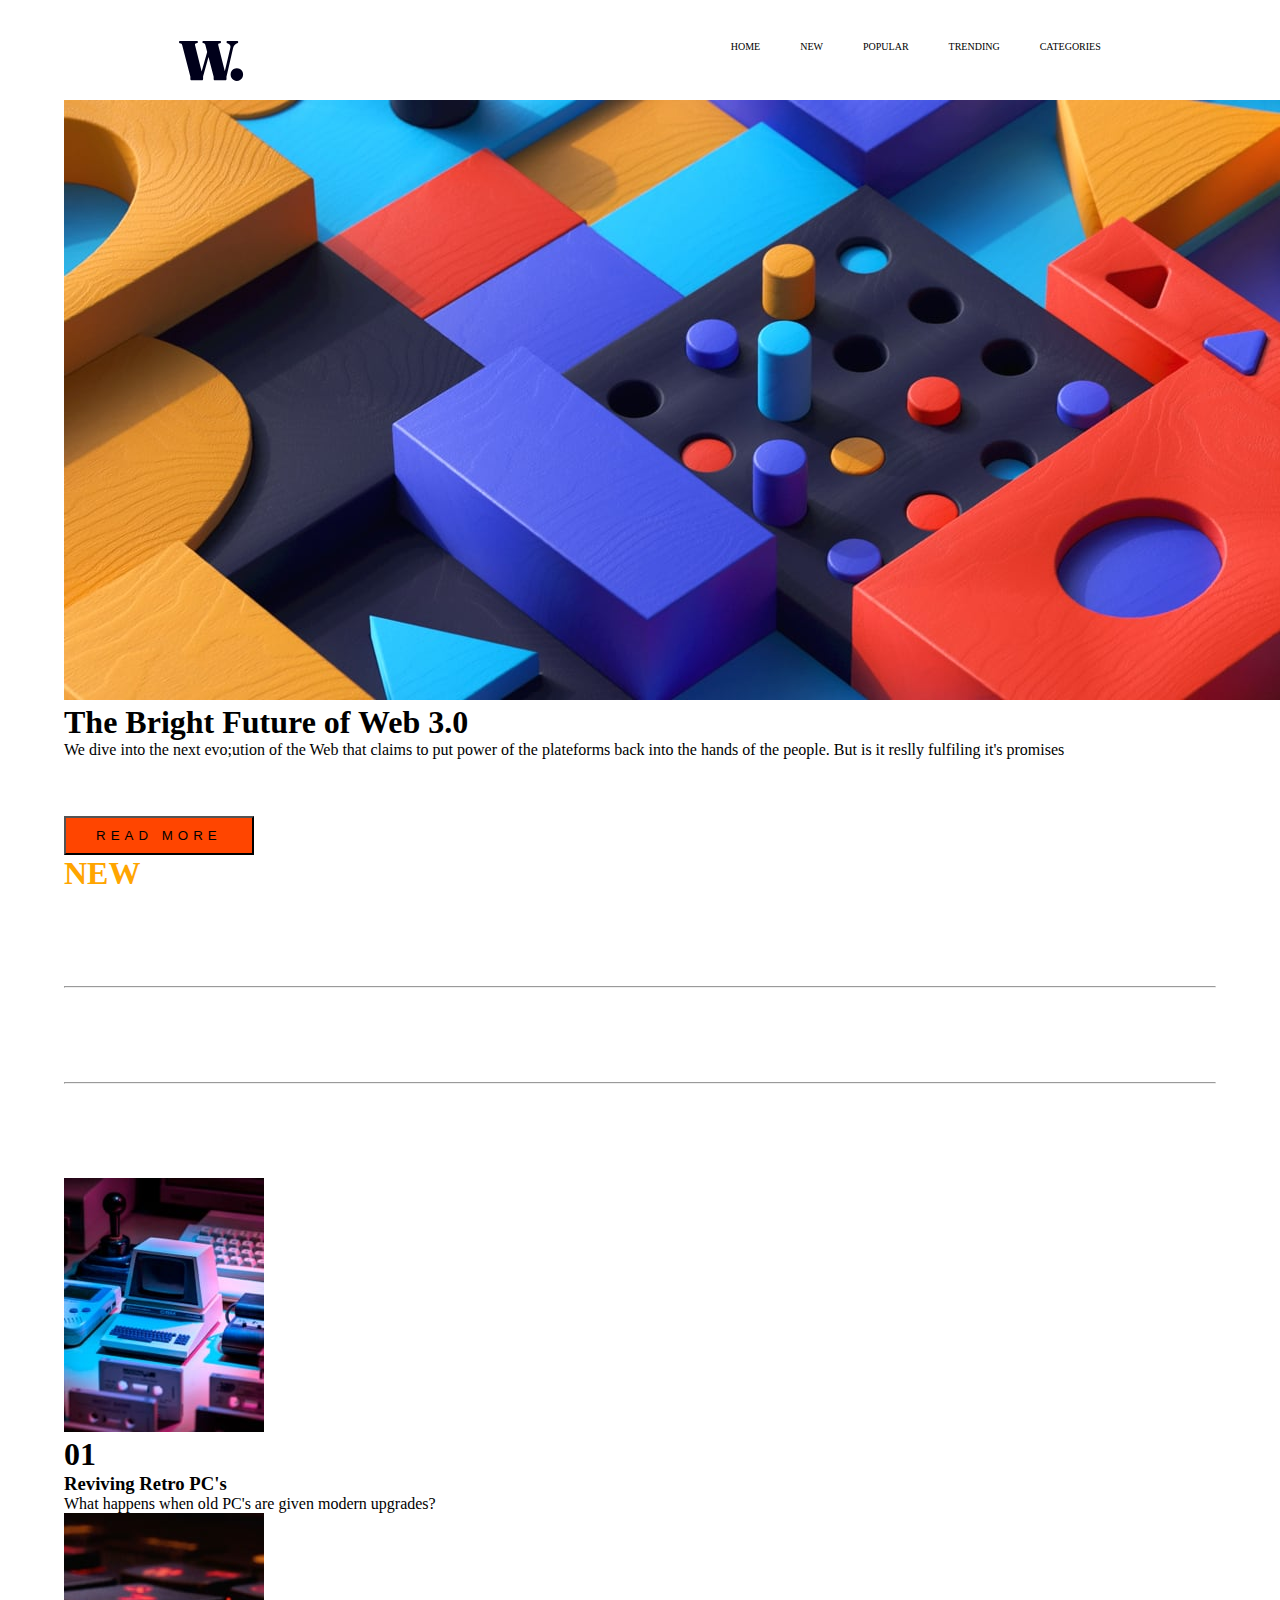
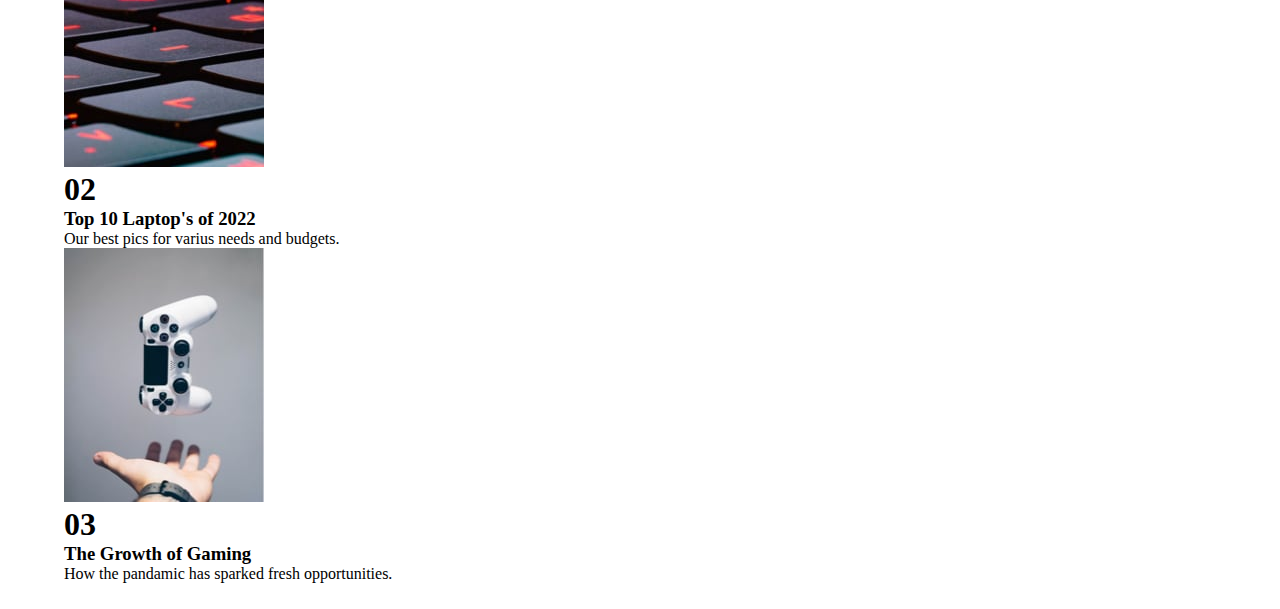
==== commit 7fd3ce7a: "css to bootstrap" ====
--- a/index.html
+++ b/index.html
@@ -27,9 +27,9 @@
         <div class="row">
             <div class="col-lg-9 ">
                 <div class="row">
-                    <div class="col-lg-12"><img  src="/images/image-web-3-desktop.jpg" class="w-100 " alt=""></div>
-                    <div class="col-lg-6"><h1>The Bright Future of Web 3.0</h1></div>
-                    <div class="col-lg-6"><p >We dive into the next evo;ution of the Web that claims to put power of the plateforms back into the hands of the people. But is it reslly fulfiling it's promises</p>
+                    <div class="col-lg-12 "><img  src="/images/image-web-3-desktop.jpg" class="w-100 " alt=""></div>
+                    <div class="col-lg-6 col-md-12"><h1>The Bright Future of Web 3.0</h1></div>
+                    <div class="col-lg-6 col-md-12"><p >We dive into the next evo;ution of the Web that claims to put power of the plateforms back into the hands of the people. But is it reslly fulfiling it's promises</p>
                         <button>READ MORE</button></div>
                 </div>
             </div>
@@ -42,7 +42,7 @@
                 <hr><br>
                 <h3 class="bgh3">Is VC Funding Drying Up?</h3>
                 <p class="bgp">Private funding by VC firms is down 50% <br>YOY.We take a look at which that means.</p></div>
-        </div>
+        </div><br>
         <div class="row">
             <div class="col-lg-4">
                 <div class="row">
--- a/css/style.css
+++ b/css/style.css
@@ -31,6 +31,12 @@
 }
 .col-lg-3 h1{
     color: orange;
+}
+button{
+    background-color: orangered;
+    padding: 10px 30px;
+    letter-spacing: 5px;
+    margin-top: 5%;
 }
 /* .parent{
     width: 80%;
@@ -113,12 +119,12 @@
     display: grid;
     grid-template-columns: 33% 67%;
     /* grid-gap: %; */
-}
+/* }
 .fimg img{
     /* width: 100%; */
     height: 60%;
     object-fit: cover;
-}
+} */
 
 
 
